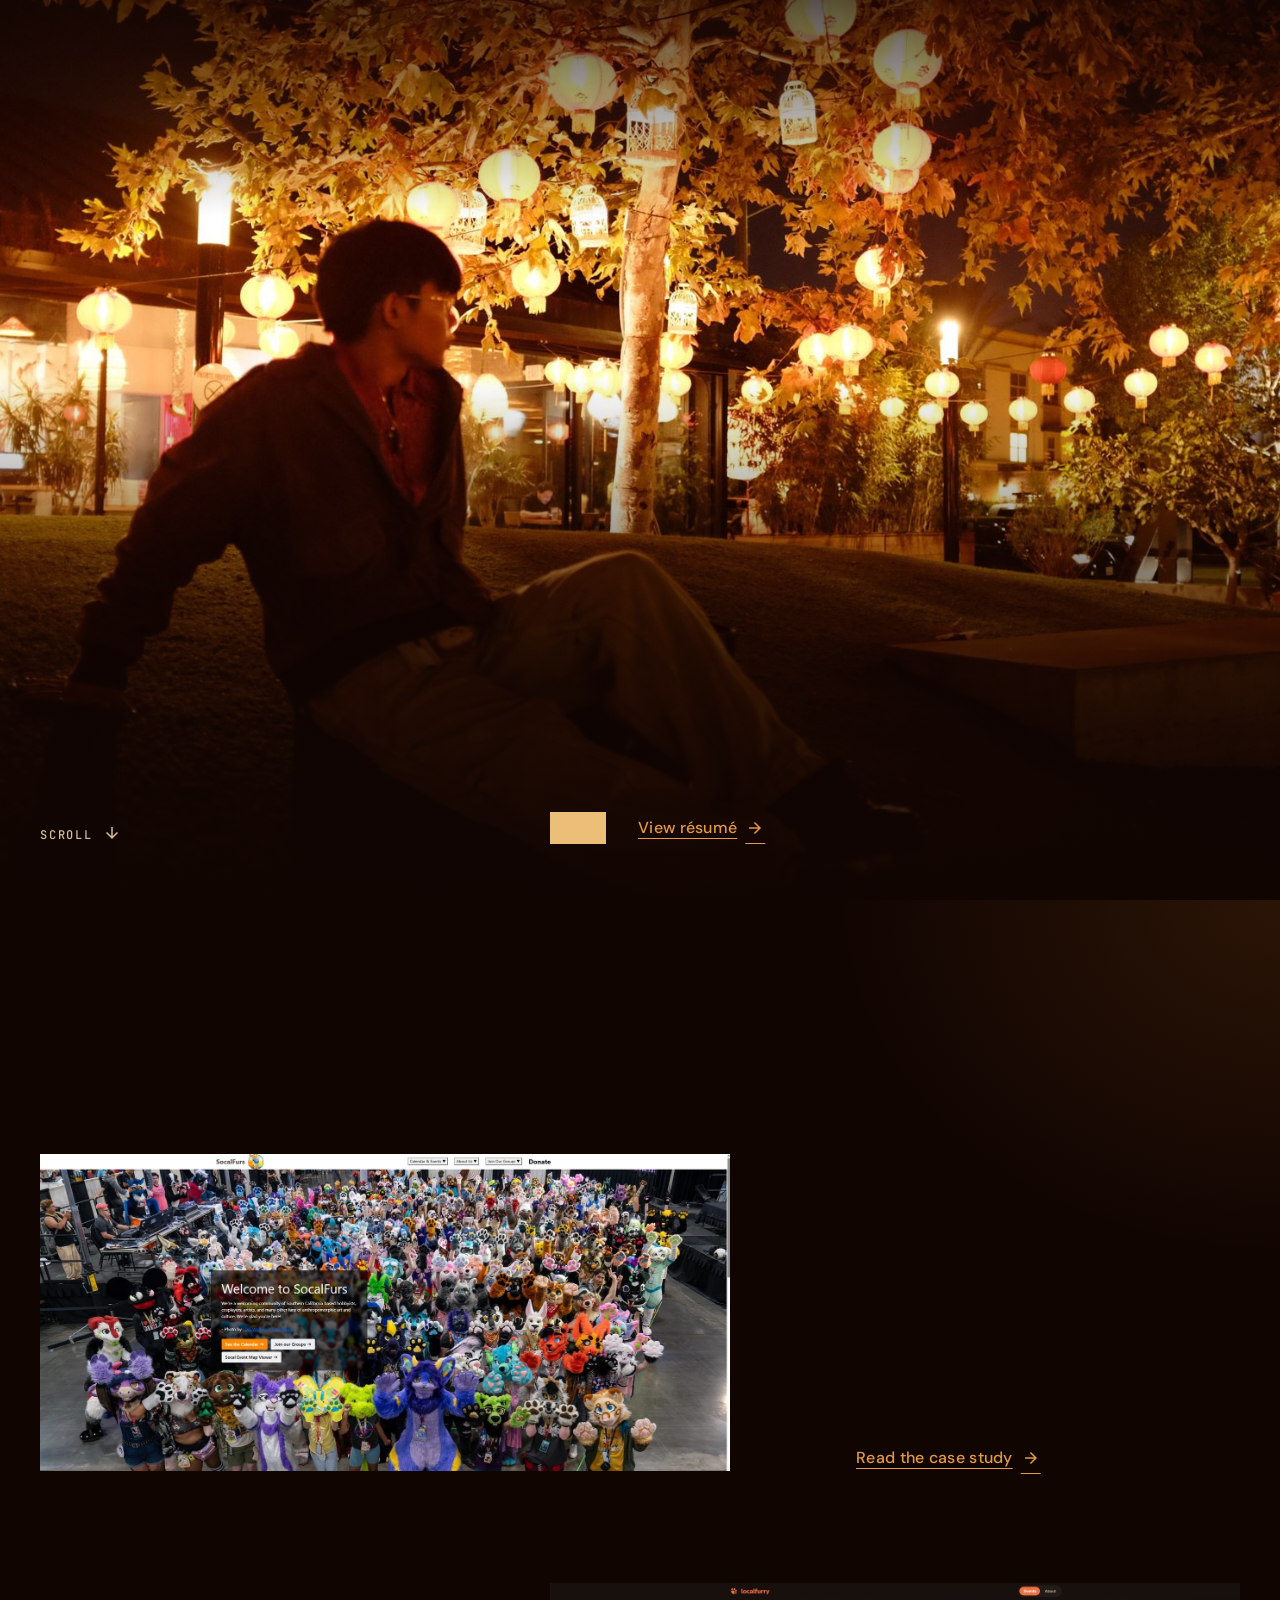
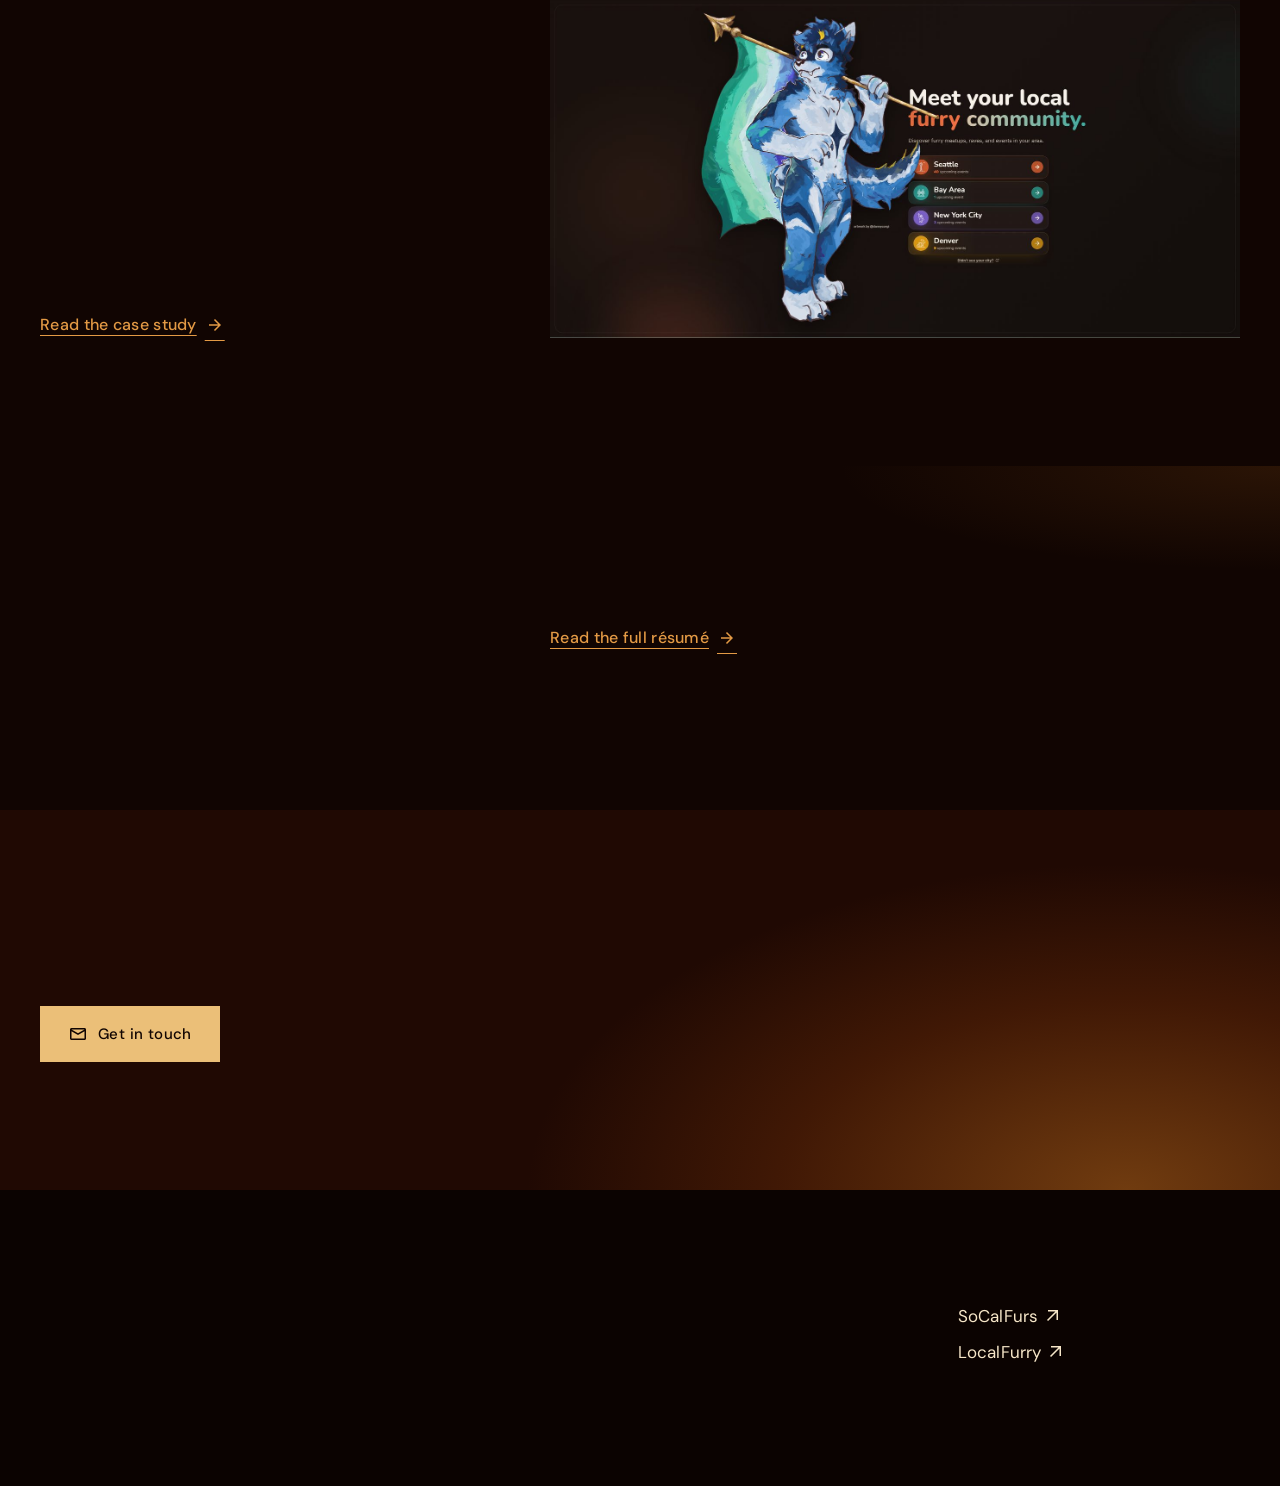
==== index.html @ 2e3f7bfb "Add skeleton HTML, base and home CSS, and images Set up index.html structure, linked 01-base.css and" ====
<!DOCTYPE html>
<html lang="en">

<!--
WRITTEN BY: Sean Heng
EMAIL: smheng@uci.edu
-->

<head>
  <meta charset="utf-8">
  <meta name="author" content="Sean Heng">
  <meta name="viewport" content="width=device-width, initial-scale=1">
  <title></title>
  <meta name="description" content="">

  <link rel="preconnect" href="https://fonts.googleapis.com">
  <link rel="preconnect" href="https://fonts.gstatic.com" crossorigin>
  <link rel="stylesheet" href="https://fonts.googleapis.com/css2?family=DM+Sans:wght@400;500&family=Instrument+Serif:ital@0;1&family=JetBrains+Mono:wght@500&display=swap">
  <link rel="stylesheet" href="https://fonts.googleapis.com/css2?family=Material+Symbols+Outlined:opsz,wght,FILL,GRAD@20,400,0,0">
  <link rel="stylesheet" href="01-base.css">
  <link rel="stylesheet" href="02-home.css">
</head>
<body>
  <a class="skip-link" href="#main"></a>

  <header class="site-header">
    <div class="wrap nav-wrap">
      <a class="brand" href="index.html"></a>

      <input type="checkbox" id="nav-toggle" class="nav-toggle" aria-label="">
      <label for="nav-toggle" class="nav-btn"><span class="material-symbols-outlined" aria-hidden="true">menu</span></label>

      <nav class="site-nav" aria-label="">
        <ul>
          <li><a href="index.html" aria-current="page"></a></li>
          <li><a href="projects.html"></a></li>
          <li><a href="resume.html"></a></li>
          <li><a href="contact.html"></a></li>
        </ul>
      </nav>
    </div>
  </header>

  <main id="main">
    <section class="hero" aria-labelledby="hero-title">
      <img class="hero-photo" src="images/photo.jpg" width="1600" height="1067"
           alt="">

      <div class="hero-grid grid12">
        <a class="scroll-cue" href="#work">Scroll <span class="material-symbols-outlined" aria-hidden="true">arrow_downward</span></a>

        <div class="hero-copy">
          <span class="label"></span>
          <h1 id="hero-title"><em></em></h1>
          <p class="hero-lead"></p>
          <div class="btn-row" style="margin-top:28px">
            <a class="btn" href="projects.html"></a>
            <a class="arrow-link" href="resume.html">View résumé <span class="material-symbols-outlined" aria-hidden="true">arrow_forward</span></a>
          </div>
        </div>
      </div>
    </section>

    <section class="section" id="work" aria-labelledby="work-title">
      <div class="wrap">
        <div class="grid12 work-head">
          <span class="label"></span>
          <h2 id="work-title"><em></em></h2>
        </div>

        <article class="work-item">
          <div class="work-shot">
            <img class="shot-img" src="images/socalfurs.jpg" width="1600" height="735" loading="lazy" alt="">
          </div>
          <div class="work-copy">
            <span class="label"></span>
            <h3></h3>
            <p></p>
            <a class="arrow-link" href="projects.html#website-one">Read the case study <span class="material-symbols-outlined" aria-hidden="true">arrow_forward</span></a>
          </div>
        </article>

        <article class="work-item">
          <div class="work-shot">
            <img class="shot-img" src="images/localfurry.jpg" width="1600" height="823" loading="lazy" alt="">
          </div>
          <div class="work-copy">
            <span class="label"></span>
            <h3></h3>
            <p></p>
            <a class="arrow-link" href="projects.html#website-two">Read the case study <span class="material-symbols-outlined" aria-hidden="true">arrow_forward</span></a>
          </div>
        </article>
      </div>
    </section>

    <section class="section" aria-labelledby="about-title">
      <div class="wrap grid12">
        <aside class="about-facts" aria-label="">
          <span class="label" id="about-title"></span>
          <dl>
            <div><dt></dt><dd></dd></div>
            <div><dt></dt><dd></dd></div>
            <div><dt></dt><dd></dd></div>
          </dl>
        </aside>
        <div class="about-body">
          <p class="lede"></p>
          <p></p>
          <p></p>
          <div class="btn-row" style="margin-top:28px">
            <a class="arrow-link" href="resume.html">Read the full résumé <span class="material-symbols-outlined" aria-hidden="true">arrow_forward</span></a>
          </div>
        </div>
      </div>
    </section>

    <section class="cta" aria-labelledby="cta-title">
      <div class="wrap grid12">
        <h2 id="cta-title"><em></em></h2>
        <div class="cta-side">
          <p></p>
          <a class="btn" href="contact.html"><span class="material-symbols-outlined" aria-hidden="true">mail</span>Get in touch</a>
        </div>
      </div>
    </section>
  </main>

  <footer class="site-footer">
    <div class="wrap">
      <div class="grid12">
        <p class="footer-name"></p>
        <nav class="footer-col" aria-label="">
          <h2></h2>
          <ul>
            <li><a href="index.html"></a></li>
            <li><a href="projects.html"></a></li>
            <li><a href="resume.html"></a></li>
            <li><a href="contact.html"></a></li>
          </ul>
        </nav>
        <div class="footer-col">
          <h2></h2>
          <ul>
            <li><a href="mailto:hengsean45@gmail.com"></a></li>
            <li><a href="https://socalfurs.com" target="_blank" rel="noopener">SoCalFurs <span class="material-symbols-outlined" aria-hidden="true">arrow_outward</span></a></li>
            <li><a href="https://localfurry.com" target="_blank" rel="noopener">LocalFurry <span class="material-symbols-outlined" aria-hidden="true">arrow_outward</span></a></li>
          </ul>
        </div>
      </div>
      <p class="footer-bottom"></p>
    </div>
  </footer>
</body>
</html>
---- 01-base.css ----
/* ==========================================================
   Chunk 1 of 5 · Base: tokens, reset, layout, header, footer, buttons, shared components
   Append to styles.css in order (01 → 05).
   ========================================================== */

:root {
  --night: #110502;
  --night-2: #200903;
  --umber: #381204;
  --rust: #8C3C0A;
  --amber: #B2651A;
  --glow: #E39A45;
  --lantern: #EBBF78;
  --cream: #F6E6C8;
  --cream-soft: #D4BC96;
  --rule: rgba(246, 230, 200, 0.18);

  --serif: "Instrument Serif", "Times New Roman", Georgia, serif;
  --sans: "DM Sans", "Helvetica Neue", Arial, sans-serif;
  --mono: "JetBrains Mono", "Courier New", monospace;

  --wrap: 1200px;
  --gap: 24px;
}

*, *::before, *::after { box-sizing: border-box; }

html { scroll-behavior: smooth; scroll-padding-top: 108px; background: var(--night); }

body {
  margin: 0;
  background: var(--night);
  color: var(--cream);
  font: 400 17px/28px var(--sans);
  letter-spacing: 0.1px;
  -webkit-font-smoothing: antialiased;
}

img { max-width: 100%; display: block; }

p { margin: 0 0 20px; color: var(--cream-soft); }

ul { margin: 0; padding: 0; list-style: none; }

h1, h2, h3 { font-family: var(--serif); font-weight: 400; margin: 0; color: var(--cream); }

h1 { font-size: 112px; line-height: 106px; letter-spacing: -3px; }

h2 { font-size: 56px; line-height: 58px; letter-spacing: -1.2px; }

h3 { font-size: 32px; line-height: 36px; letter-spacing: -0.4px; }

h1 em, h2 em { font-style: italic; color: var(--glow); }

a { color: var(--glow); text-decoration-thickness: 1px; text-underline-offset: 5px; }

a:hover { color: var(--lantern); }

:focus-visible { outline: 2px solid var(--lantern); outline-offset: 3px; }

.material-symbols-outlined { font-size: 20px; vertical-align: -4px; }

.label {
  display: block;
  font: 500 12px/18px var(--mono);
  letter-spacing: 1.8px;
  text-transform: uppercase;
  color: var(--glow);
  margin-bottom: 20px;
}

.skip-link { position: absolute; left: 24px; top: -80px; z-index: 100; background: var(--lantern); color: var(--night); padding: 12px 20px; }

.skip-link:focus { top: 16px; }

/* Layout ----------------------------------------------------- */
.wrap { width: min(var(--wrap), 100% - 48px); margin-inline: auto; }

.grid12 { display: grid; grid-template-columns: repeat(12, minmax(0, 1fr)); column-gap: var(--gap); }

/* Each section carries a faint lantern halo in one corner (gradient 2) */
.section {
  padding: 128px 0;
  background: radial-gradient(48% 42% at 100% 0%, rgba(178, 101, 26, 0.16), transparent 72%);
}

/* Links + buttons -------------------------------------------- */
.arrow-link {
  font: 500 16px/24px var(--sans); letter-spacing: 0.3px;
  display: inline-flex; align-items: center; gap: 8px;
}

.btn {
  display: inline-flex; align-items: center; gap: 10px;
  padding: 16px 28px; border: 0; border-radius: 0; cursor: pointer;
  background: var(--lantern); color: var(--night);
  font: 500 15px/24px var(--sans); letter-spacing: 0.4px; text-decoration: none;
}

.btn:hover { background: var(--cream); color: var(--night); }

.btn-row { display: flex; flex-wrap: wrap; align-items: center; gap: 20px 32px; margin-top: 36px; }

/* Header: transparent over the photo, fades to solid as you scroll */
.site-header {
  position: sticky; top: 0; z-index: 60;
  margin-bottom: -84px;
  background-color: rgba(17, 5, 2, 0.92);
}

@keyframes header-in {
  from { background-color: rgba(17, 5, 2, 0); }
  to   { background-color: rgba(17, 5, 2, 0.92); }
}

@supports (animation-timeline: scroll()) {
  .site-header { background-color: rgba(17, 5, 2, 0); animation: header-in linear both; animation-timeline: scroll(root); animation-range: 0 360px; }
}

.nav-wrap { display: flex; align-items: center; justify-content: space-between; height: 84px; }

.brand { font: 400 26px/32px var(--serif); letter-spacing: -0.3px; text-decoration: none; color: var(--cream); }

.brand:hover { color: var(--lantern); }

.site-nav ul { display: flex; gap: 40px; }

.site-nav a {
  font: 500 12px/18px var(--mono); letter-spacing: 1.8px; text-transform: uppercase;
  text-decoration: none; padding: 8px 0; color: var(--cream);
}

.site-nav a:hover { color: var(--lantern); }

/* Current page: colour AND underline, on every screen size */
.site-nav a[aria-current="page"] { color: var(--glow); text-decoration: underline; text-decoration-thickness: 2px; text-underline-offset: 8px; }

/* CSS-only mobile menu (checkbox hack, no JavaScript) */
.nav-toggle { position: absolute; top: 0; left: 0; width: 1px; height: 1px; margin: 0; opacity: 0; pointer-events: none; }

.nav-btn { display: none; align-items: center; justify-content: center; width: 48px; height: 48px; color: var(--cream); cursor: pointer; margin-right: -12px; }

.nav-toggle:focus-visible + .nav-btn { outline: 2px solid var(--lantern); }

.sr-only { position: absolute; width: 1px; height: 1px; overflow: hidden; clip: rect(0 0 0 0); white-space: nowrap; }

.work-item { display: grid; grid-template-columns: repeat(12, minmax(0, 1fr)); column-gap: var(--gap); align-items: end; margin-top: 112px; }

.work-shot { grid-column: 1 / 8; grid-row: 1; margin: 0; }

.work-copy { grid-column: 9 / 13; grid-row: 1; }

.work-item:nth-of-type(even) .work-shot { grid-column: 6 / 13; }

.work-item:nth-of-type(even) .work-copy { grid-column: 1 / 5; }

.work-copy h3 { font-size: 44px; line-height: 46px; letter-spacing: -0.8px; margin-bottom: 20px; }

/* Flat screenshot placeholders — replace with <img> */
.shot {
  display: flex; align-items: flex-end; padding: 24px;
  font: 500 12px/18px var(--mono); letter-spacing: 1.8px; text-transform: uppercase;
  background: var(--rust); color: var(--cream); aspect-ratio: 5 / 4;
}

.shot--two { background: var(--umber); color: var(--lantern); aspect-ratio: 16 / 10; }

img.shot-img { width: 100%; height: auto; }

.service { display: grid; grid-template-columns: 56px minmax(0, 1fr); gap: 0 16px; margin-bottom: 64px; }

.service:last-child { margin-bottom: 0; }

.service .num { font: 500 12px/36px var(--mono); letter-spacing: 1.8px; color: var(--glow); }

.service h3 { margin-bottom: 12px; }

.service p { margin: 0; max-width: 520px; }

/* Closing panel: one soft lantern glow (gradient 3) ------------------ */
.cta {
  padding: 128px 0;
  background:
    radial-gradient(60% 110% at 88% 100%, rgba(178, 101, 26, 0.55), rgba(140, 60, 10, 0.3) 45%, transparent 78%),
    var(--night-2);
}

.cta h2 { grid-column: 1 / 10; font-size: 96px; line-height: 92px; letter-spacing: -2.5px; }

.cta h2 em { color: var(--lantern); }

.cta-side { grid-column: 1 / 7; margin-top: 48px; }

.cta p { color: var(--cream); font-size: 19px; line-height: 30px; }

/* Inner-page banner: a faint halo, like the lanterns in the photo ------ */
.banner {
  padding: 156px 0 96px;
  background: radial-gradient(45% 90% at 92% 0%, rgba(178, 101, 26, 0.3), transparent 72%);
  width: 100%;
}

.banner > .grid12 { width: min(var(--wrap), 100% - 48px); margin-inline: auto; }

.banner h1 { grid-column: 1 / 10; font-size: 96px; line-height: 92px; letter-spacing: -2.5px; }

.banner .label { grid-column: 1 / 13; }

.banner p { grid-column: 9 / 13; align-self: end; margin: 0; font-size: 19px; line-height: 30px; }

/* Table (accessible; flat, rules only between rows) ----------------------------- */
.table-scroll { overflow-x: auto; margin-top: 48px; }

table { width: 100%; border-collapse: collapse; min-width: 560px; }

caption { text-align: left; font: 500 12px/18px var(--mono); letter-spacing: 1.8px; text-transform: uppercase; color: var(--cream-soft); padding-bottom: 16px; }

th, td { text-align: left; padding: 20px 24px 20px 0; border-top: 1px solid var(--rule); vertical-align: top; }

thead th { font: 500 12px/18px var(--mono); letter-spacing: 1.8px; text-transform: uppercase; color: var(--glow); border-top: 0; padding-top: 0; }

tbody th { font: 400 24px/30px var(--serif); letter-spacing: -0.2px; color: var(--cream); }

tbody td { color: var(--cream-soft); }

/* Footer ---------------------------------------------------------------- */
.site-footer { background: #0B0301; color: var(--cream); padding: 96px 0 40px; }

.footer-name { grid-column: 1 / 7; font: 400 56px/58px var(--serif); letter-spacing: -1.2px; color: var(--cream); }

.footer-col { grid-column: span 3; }

.footer-col h2 { font: 500 12px/18px var(--mono); letter-spacing: 1.8px; text-transform: uppercase; color: var(--glow); margin-bottom: 16px; }

.footer-col li { margin-bottom: 8px; }

.site-footer a { color: var(--cream); text-decoration: none; }

.site-footer a:hover { color: var(--lantern); text-decoration: underline; }

.footer-bottom { margin: 72px 0 0; font: 500 12px/18px var(--mono); letter-spacing: 1.8px; text-transform: uppercase; color: #B9A383; }

/* Responsive ------------------------------------------------------------- */
@media (max-width: 1024px) {
  h1 { font-size: 88px; line-height: 86px; letter-spacing: -2.4px; }
  h2 { font-size: 48px; line-height: 50px; letter-spacing: -1px; }
  .banner h1, .cta h2 { font-size: 80px; line-height: 80px; }
  .work-copy h3 { font-size: 38px; line-height: 40px; }
  .work-item { margin-top: 88px; }
  .banner p { grid-column: 1 / 8; margin-top: 32px; }
}

@media (max-width: 820px) {
  h1 { font-size: 72px; line-height: 72px; letter-spacing: -2px; }
  h2 { font-size: 40px; line-height: 42px; letter-spacing: -0.8px; }
  .banner h1, .cta h2 { font-size: 64px; line-height: 66px; letter-spacing: -1.8px; }
  .section { padding: 88px 0; }
  .nav-btn { display: inline-flex; }
  .site-nav { display: none; position: absolute; left: 0; right: 0; top: 84px; background: var(--night); padding: 8px 24px 40px; }
  .nav-toggle:checked ~ .site-nav { display: block; }
  .site-nav ul { flex-direction: column; gap: 4px; }
  .site-nav a { font: 400 44px/56px var(--serif); letter-spacing: -0.8px; text-transform: none; }
  .work-shot, .work-copy, .work-item:nth-of-type(even) .work-shot, .work-item:nth-of-type(even) .work-copy, .cta h2, .cta-side, .footer-name, .banner h1, .banner p { grid-column: 1 / 13; grid-row: auto; }
  .work-copy { margin-top: 32px; }
  .footer-col { grid-column: span 6; margin-top: 40px; }
  .banner { padding: 136px 0 72px; }
  .cta { background: radial-gradient(90% 60% at 60% 110%, rgba(178, 101, 26, 0.5), rgba(140, 60, 10, 0.25) 50%, transparent 80%), var(--night-2); }
}

@media (max-width: 560px) {
  body { font-size: 16px; line-height: 26px; }
  h1 { font-size: 56px; line-height: 58px; letter-spacing: -1.6px; }
  h2 { font-size: 34px; line-height: 38px; letter-spacing: -0.6px; }
  .banner h1, .cta h2 { font-size: 52px; line-height: 54px; letter-spacing: -1.4px; }
  .work-copy h3 { font-size: 34px; line-height: 38px; }
  .footer-name { font-size: 44px; line-height: 48px; }
  .btn-row .btn { width: 100%; justify-content: center; }
  .cta { padding: 88px 0; }
}

@media (prefers-reduced-motion: reduce) {
  html { scroll-behavior: auto; }
}
---- 02-home.css ----
/* ==========================================================
   Chunk 2 of 5 · Home page
   Append to styles.css in order (01 → 05).
   ========================================================== */

/* Hero: the photo IS the first screen, then dissolves into the page ---- */
.hero {
  position: relative; isolation: isolate; overflow: hidden;
  height: clamp(640px, 100svh, 1020px);
  display: flex; align-items: flex-end;
}

.hero-photo {
  position: absolute; inset: 0; z-index: -2;
  width: 100%; height: 100%; object-fit: cover; object-position: 30% 38%;
}

/* Gradient 1: dark top for the nav, long fade at the bottom into --night */
.hero::after {
  content: ""; position: absolute; inset: 0; z-index: -1;
  background:
    linear-gradient(to bottom, rgba(17, 5, 2, 0.7) 0%, rgba(17, 5, 2, 0) 24%),
    linear-gradient(to bottom, rgba(17, 5, 2, 0) 42%, rgba(17, 5, 2, 0.72) 74%, #110502 100%);
}

.hero-grid { width: min(var(--wrap), 100% - 48px); margin-inline: auto; padding-bottom: 56px; align-items: end; }

.hero-copy { grid-column: 6 / 13; }

.hero-lead { max-width: 440px; font-size: 20px; line-height: 32px; color: var(--cream); margin: 28px 0 0; }

.scroll-cue {
  grid-column: 1 / 4; grid-row: 1; align-self: end;
  font: 500 12px/18px var(--mono); letter-spacing: 1.8px; text-transform: uppercase;
  text-decoration: none; color: var(--cream-soft);
}

.scroll-cue:hover { color: var(--lantern); }

/* Pull quote --------------------------------------------------- */
.quote { padding: 112px 0 24px; scroll-margin-top: 0; }

.quote-lead { grid-column: 3 / 12; margin: 0; }

.quote blockquote { margin: 0; }

.quote p { font: italic 400 44px/52px var(--serif); letter-spacing: -0.6px; color: var(--cream); margin: 0 0 28px; }

.quote figcaption { font: 500 12px/18px var(--mono); letter-spacing: 1.8px; text-transform: uppercase; color: var(--cream-soft); }

.quote cite { font-style: normal; }

/* Supporting quotes: two staggered columns, no boxes */
.quote-grid { display: grid; grid-template-columns: repeat(2, minmax(0, 1fr)); gap: 72px 96px; margin: 112px 0 0; padding-left: 16.66%; }

.quote-grid figure { margin: 0; }

.quote-grid figure:nth-child(even) { margin-top: 56px; }

.quote-grid p { font-size: 30px; line-height: 38px; letter-spacing: -0.4px; margin-bottom: 20px; }

/* Work entries (home + projects) -------------------------------- */
.work-head { margin-bottom: 24px; }

.work-head .label { grid-column: 1 / 4; margin: 14px 0 0; }

.work-head h2 { grid-column: 4 / 11; }

/* About ---------------------------------------------------------- */
.about-facts { grid-column: 1 / 5; align-self: start; }

.about-facts dl { margin: 0; display: grid; gap: 28px; }

.about-facts dt { font: 500 12px/18px var(--mono); letter-spacing: 1.8px; text-transform: uppercase; color: var(--glow); margin-bottom: 4px; }

.about-facts dd { margin: 0; color: var(--cream-soft); }

.about-body { grid-column: 6 / 13; }

.about-body .lede { font: 400 32px/40px var(--serif); letter-spacing: -0.4px; color: var(--cream); margin-bottom: 32px; }

@media (max-width: 1024px) {
  .hero-copy { grid-column: 5 / 13; }
  .quote p { font-size: 38px; line-height: 46px; }
  .quote-grid { gap: 64px 48px; padding-left: 8%; }
  .quote-grid p { font-size: 28px; line-height: 36px; }
}

@media (max-width: 820px) {
  .hero { height: clamp(620px, 100svh, 900px); }
  .hero-photo { object-position: 28% 30%; }
  .hero::after {
    background:
      linear-gradient(to bottom, rgba(17, 5, 2, 0.7) 0%, rgba(17, 5, 2, 0) 22%),
      linear-gradient(to bottom, rgba(17, 5, 2, 0) 30%, rgba(17, 5, 2, 0.78) 62%, #110502 92%);
  }
  .hero-grid { padding-bottom: 40px; }
  .hero-copy { grid-column: 1 / 13; }
  .scroll-cue { display: none; }
  .quote { padding: 72px 0 24px; }
  .quote-lead { grid-column: 1 / 13; }
  .quote p { font-size: 32px; line-height: 40px; }
  .quote-grid { grid-template-columns: 1fr; padding-left: 0; gap: 56px; margin-top: 72px; }
  .quote-grid figure:nth-child(even) { margin-top: 0; }
  .quote-grid p { font-size: 26px; line-height: 34px; }
  .work-head .label, .work-head h2, .about-facts, .about-body { grid-column: 1 / 13; grid-row: auto; }
  .work-head .label { margin-bottom: 16px; }
  .about-facts { margin-bottom: 48px; }
  .about-body .lede { font-size: 28px; line-height: 36px; }
}

@media (max-width: 560px) {
  .hero-lead { font-size: 18px; line-height: 28px; }
}
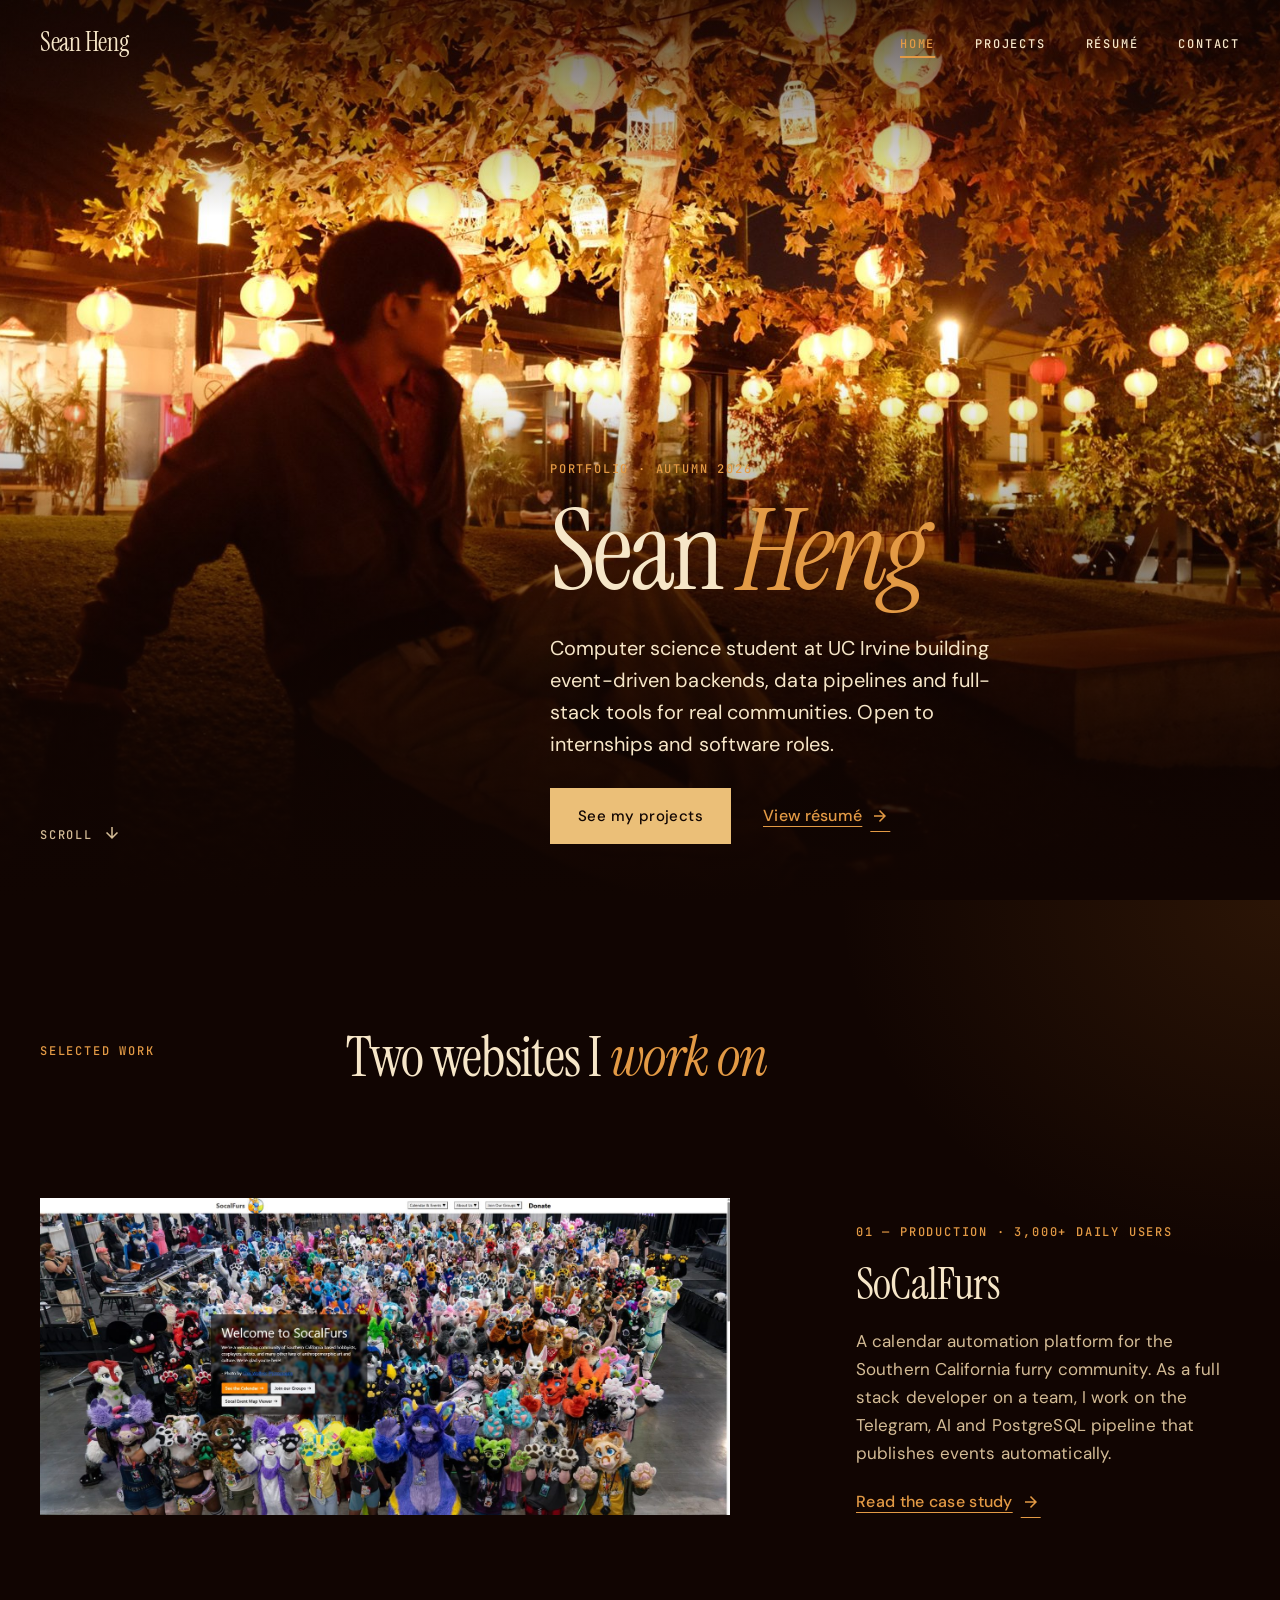
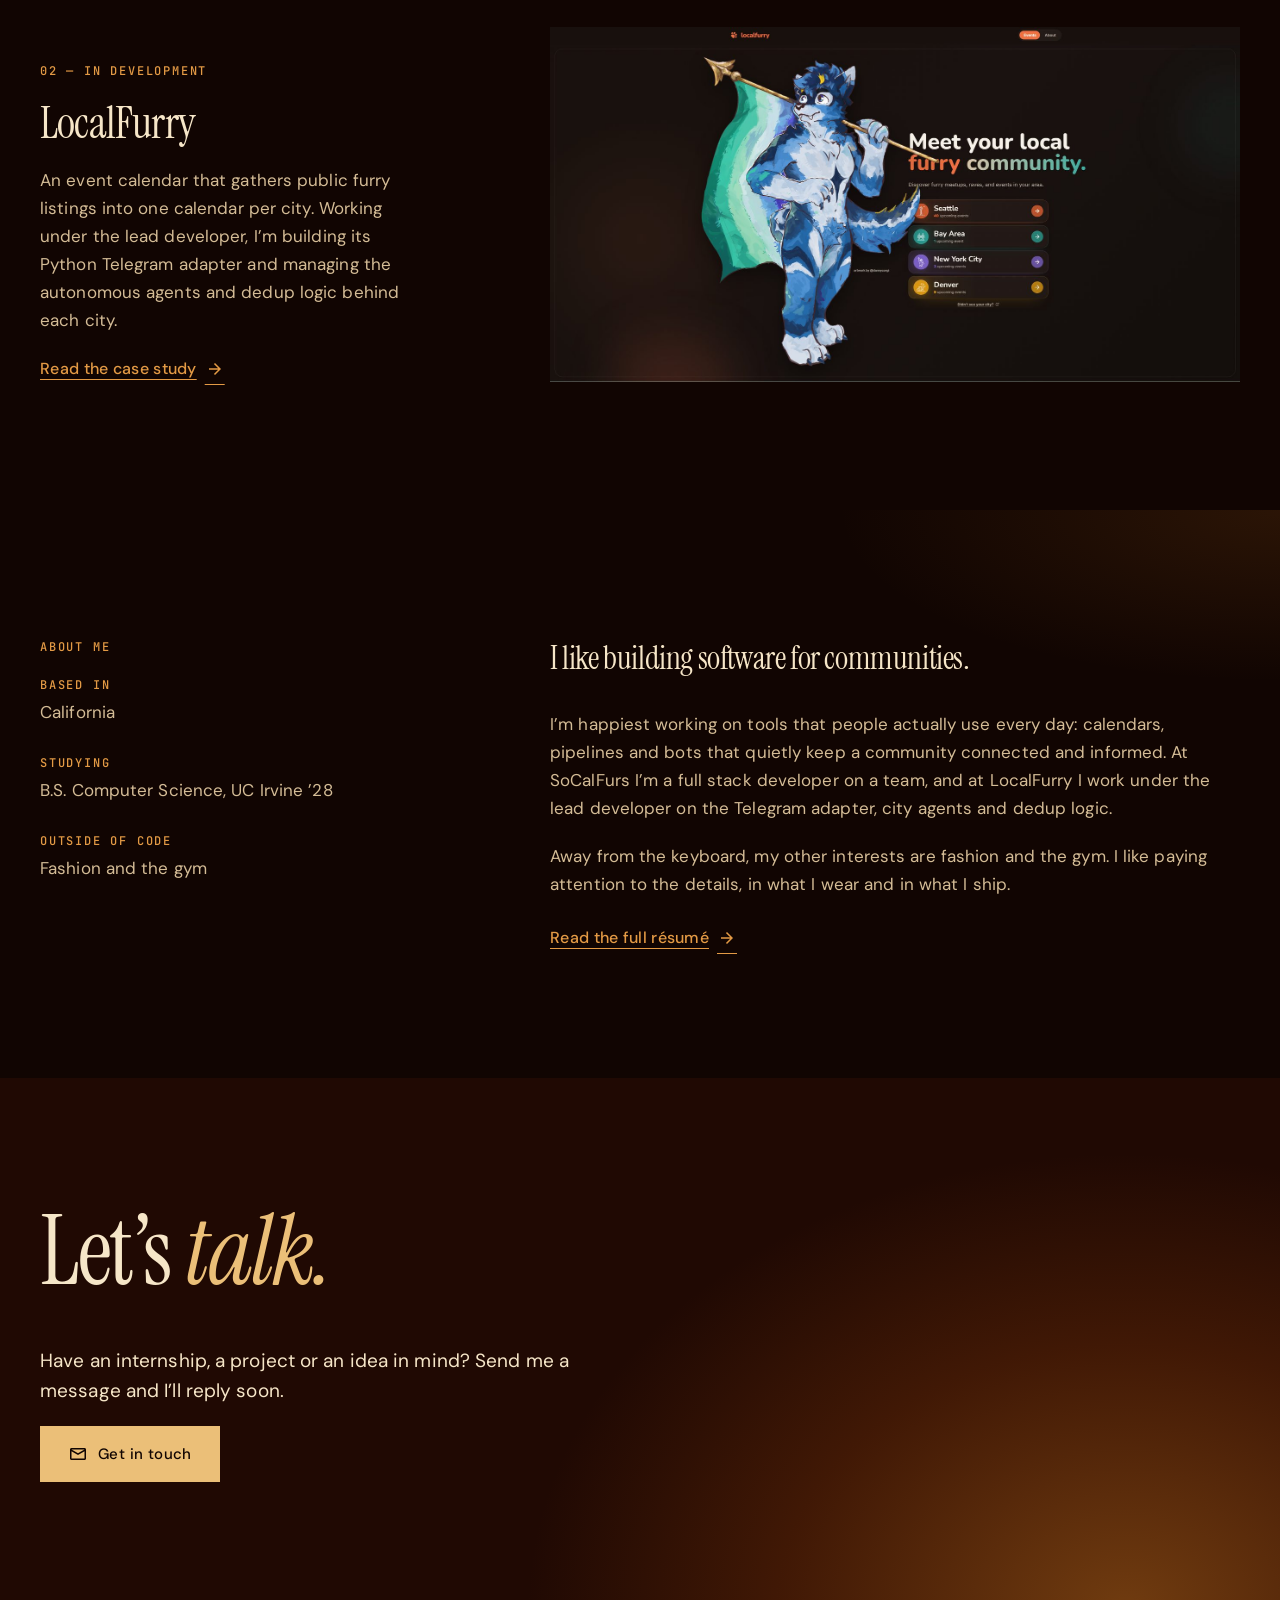
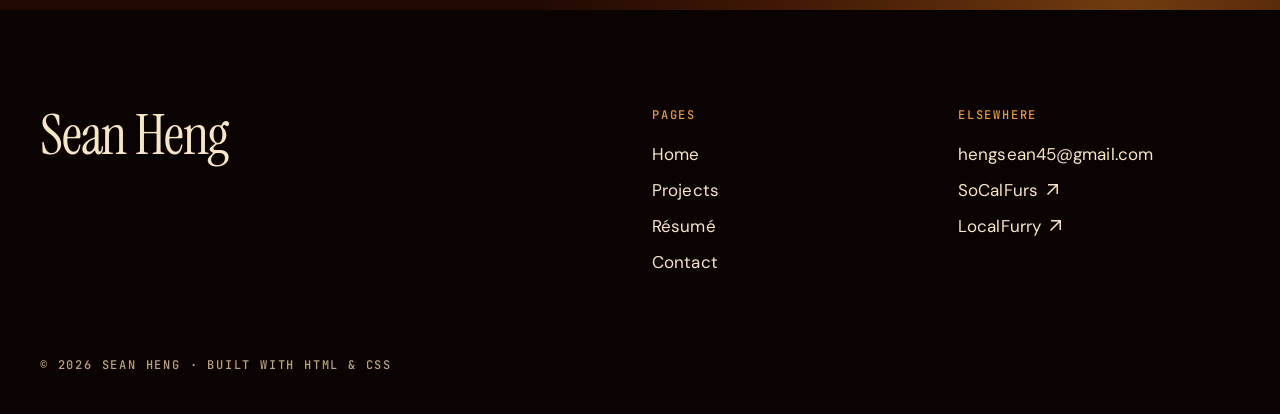
==== commit 0110c99d: "Populate index with hero, project, and contact content Added the hero intro, the SoCalFurs and Local" ====
--- a/index.html
+++ b/index.html
@@ -10,9 +10,10 @@
   <meta charset="utf-8">
   <meta name="author" content="Sean Heng">
   <meta name="viewport" content="width=device-width, initial-scale=1">
-  <title></title>
-  <meta name="description" content="">
+  <title>Sean Heng | Portfolio</title>
+  <meta name="description" content="Portfolio of Sean Heng, a UC Irvine computer science student building event-driven backends, data pipelines and full-stack tools.">
 
+  <!-- Google Fonts (Instrument Serif, DM Sans, JetBrains Mono) + Google Material Symbols -->
   <link rel="preconnect" href="https://fonts.googleapis.com">
   <link rel="preconnect" href="https://fonts.gstatic.com" crossorigin>
   <link rel="stylesheet" href="https://fonts.googleapis.com/css2?family=DM+Sans:wght@400;500&family=Instrument+Serif:ital@0;1&family=JetBrains+Mono:wght@500&display=swap">
@@ -21,93 +22,96 @@
   <link rel="stylesheet" href="02-home.css">
 </head>
 <body>
-  <a class="skip-link" href="#main"></a>
+  <a class="skip-link" href="#main">Skip to content</a>
 
   <header class="site-header">
     <div class="wrap nav-wrap">
-      <a class="brand" href="index.html"></a>
+      <a class="brand" href="index.html">Sean Heng</a>
 
-      <input type="checkbox" id="nav-toggle" class="nav-toggle" aria-label="">
+      <input type="checkbox" id="nav-toggle" class="nav-toggle" aria-label="Open navigation menu">
       <label for="nav-toggle" class="nav-btn"><span class="material-symbols-outlined" aria-hidden="true">menu</span></label>
 
-      <nav class="site-nav" aria-label="">
+      <nav class="site-nav" aria-label="Primary">
         <ul>
-          <li><a href="index.html" aria-current="page"></a></li>
-          <li><a href="projects.html"></a></li>
-          <li><a href="resume.html"></a></li>
-          <li><a href="contact.html"></a></li>
+          <li><a href="index.html" aria-current="page">Home</a></li>
+          <li><a href="projects.html">Projects</a></li>
+          <li><a href="resume.html">Résumé</a></li>
+          <li><a href="contact.html">Contact</a></li>
         </ul>
       </nav>
     </div>
   </header>
 
   <main id="main">
+    <!-- HERO: the photo is the first screen; it fades into the page as you scroll -->
     <section class="hero" aria-labelledby="hero-title">
       <img class="hero-photo" src="images/photo.jpg" width="1600" height="1067"
-           alt="">
+           alt="Sean Heng seated on a lawn at night, glancing over his shoulder, beneath a tree hung with glowing paper lanterns.">
 
       <div class="hero-grid grid12">
         <a class="scroll-cue" href="#work">Scroll <span class="material-symbols-outlined" aria-hidden="true">arrow_downward</span></a>
 
         <div class="hero-copy">
-          <span class="label"></span>
-          <h1 id="hero-title"><em></em></h1>
-          <p class="hero-lead"></p>
+          <span class="label">Portfolio · Autumn 2026</span>
+          <h1 id="hero-title">Sean <em>Heng</em></h1>
+          <p class="hero-lead">Computer science student at UC Irvine building event-driven backends, data pipelines and full-stack tools for real communities. Open to internships and software roles.</p>
           <div class="btn-row" style="margin-top:28px">
-            <a class="btn" href="projects.html"></a>
+            <a class="btn" href="projects.html">See my projects</a>
             <a class="arrow-link" href="resume.html">View résumé <span class="material-symbols-outlined" aria-hidden="true">arrow_forward</span></a>
           </div>
         </div>
       </div>
     </section>
 
+    <!-- FEATURED WORK: the two websites -->
     <section class="section" id="work" aria-labelledby="work-title">
       <div class="wrap">
         <div class="grid12 work-head">
-          <span class="label"></span>
-          <h2 id="work-title"><em></em></h2>
+          <span class="label">Selected work</span>
+          <h2 id="work-title">Two websites I <em>work on</em></h2>
         </div>
 
         <article class="work-item">
           <div class="work-shot">
-            <img class="shot-img" src="images/socalfurs.jpg" width="1600" height="735" loading="lazy" alt="">
+            <img class="shot-img" src="images/socalfurs.jpg" width="1600" height="735" loading="lazy" alt="Screenshot of the SoCalFurs home page: a crowd of fursuiters waving at the camera behind a welcome message and buttons for the calendar and groups.">
           </div>
           <div class="work-copy">
-            <span class="label"></span>
-            <h3></h3>
-            <p></p>
+            <span class="label">01 — Production · 3,000+ daily users</span>
+            <h3>SoCalFurs</h3>
+            <p>A calendar automation platform for the Southern California furry community. As a full stack developer on a team, I work on the Telegram, AI and PostgreSQL pipeline that publishes events automatically.</p>
             <a class="arrow-link" href="projects.html#website-one">Read the case study <span class="material-symbols-outlined" aria-hidden="true">arrow_forward</span></a>
           </div>
         </article>
 
         <article class="work-item">
           <div class="work-shot">
-            <img class="shot-img" src="images/localfurry.jpg" width="1600" height="823" loading="lazy" alt="">
+            <img class="shot-img" src="images/localfurry.jpg" width="1600" height="823" loading="lazy" alt="Screenshot of the LocalFurry home page: a blue wolf character holding a flag beside the headline “Meet your local furry community” and a list of city calendars.">
           </div>
           <div class="work-copy">
-            <span class="label"></span>
-            <h3></h3>
-            <p></p>
+            <span class="label">02 — In development</span>
+            <h3>LocalFurry</h3>
+            <p>An event calendar that gathers public furry listings into one calendar per city. Working under the lead developer, I’m building its Python Telegram adapter and managing the autonomous agents and dedup logic behind each city.</p>
             <a class="arrow-link" href="projects.html#website-two">Read the case study <span class="material-symbols-outlined" aria-hidden="true">arrow_forward</span></a>
           </div>
         </article>
       </div>
     </section>
 
+    <!-- ABOUT -->
     <section class="section" aria-labelledby="about-title">
       <div class="wrap grid12">
-        <aside class="about-facts" aria-label="">
-          <span class="label" id="about-title"></span>
+        <aside class="about-facts" aria-label="Details">
+          <span class="label" id="about-title">About me</span>
           <dl>
-            <div><dt></dt><dd></dd></div>
-            <div><dt></dt><dd></dd></div>
-            <div><dt></dt><dd></dd></div>
+            <div><dt>Based in</dt><dd>California</dd></div>
+            <div><dt>Studying</dt><dd>B.S. Computer Science, UC Irvine ’28</dd></div>
+            <div><dt>Outside of code</dt><dd>Fashion and the gym</dd></div>
           </dl>
         </aside>
         <div class="about-body">
-          <p class="lede"></p>
-          <p></p>
-          <p></p>
+          <p class="lede">I like building software for communities.</p>
+          <p>I’m happiest working on tools that people actually use every day: calendars, pipelines and bots that quietly keep a community connected and informed. At SoCalFurs I’m a full stack developer on a team, and at LocalFurry I work under the lead developer on the Telegram adapter, city agents and dedup logic.</p>
+          <p>Away from the keyboard, my other interests are fashion and the gym. I like paying attention to the details, in what I wear and in what I ship.</p>
           <div class="btn-row" style="margin-top:28px">
             <a class="arrow-link" href="resume.html">Read the full résumé <span class="material-symbols-outlined" aria-hidden="true">arrow_forward</span></a>
           </div>
@@ -115,11 +119,12 @@
       </div>
     </section>
 
+    <!-- CALL TO ACTION -->
     <section class="cta" aria-labelledby="cta-title">
       <div class="wrap grid12">
-        <h2 id="cta-title"><em></em></h2>
+        <h2 id="cta-title">Let’s <em>talk.</em></h2>
         <div class="cta-side">
-          <p></p>
+          <p>Have an internship, a project or an idea in mind? Send me a message and I’ll reply soon.</p>
           <a class="btn" href="contact.html"><span class="material-symbols-outlined" aria-hidden="true">mail</span>Get in touch</a>
         </div>
       </div>
@@ -129,26 +134,26 @@
   <footer class="site-footer">
     <div class="wrap">
       <div class="grid12">
-        <p class="footer-name"></p>
-        <nav class="footer-col" aria-label="">
-          <h2></h2>
+        <p class="footer-name">Sean Heng</p>
+        <nav class="footer-col" aria-label="Footer">
+          <h2>Pages</h2>
           <ul>
-            <li><a href="index.html"></a></li>
-            <li><a href="projects.html"></a></li>
-            <li><a href="resume.html"></a></li>
-            <li><a href="contact.html"></a></li>
+            <li><a href="index.html">Home</a></li>
+            <li><a href="projects.html">Projects</a></li>
+            <li><a href="resume.html">Résumé</a></li>
+            <li><a href="contact.html">Contact</a></li>
           </ul>
         </nav>
         <div class="footer-col">
-          <h2></h2>
+          <h2>Elsewhere</h2>
           <ul>
-            <li><a href="mailto:hengsean45@gmail.com"></a></li>
+            <li><a href="mailto:hengsean45@gmail.com">hengsean45@gmail.com</a></li>
             <li><a href="https://socalfurs.com" target="_blank" rel="noopener">SoCalFurs <span class="material-symbols-outlined" aria-hidden="true">arrow_outward</span></a></li>
             <li><a href="https://localfurry.com" target="_blank" rel="noopener">LocalFurry <span class="material-symbols-outlined" aria-hidden="true">arrow_outward</span></a></li>
           </ul>
         </div>
       </div>
-      <p class="footer-bottom"></p>
+      <p class="footer-bottom">© 2026 Sean Heng · Built with HTML &amp; CSS</p>
     </div>
   </footer>
 </body>
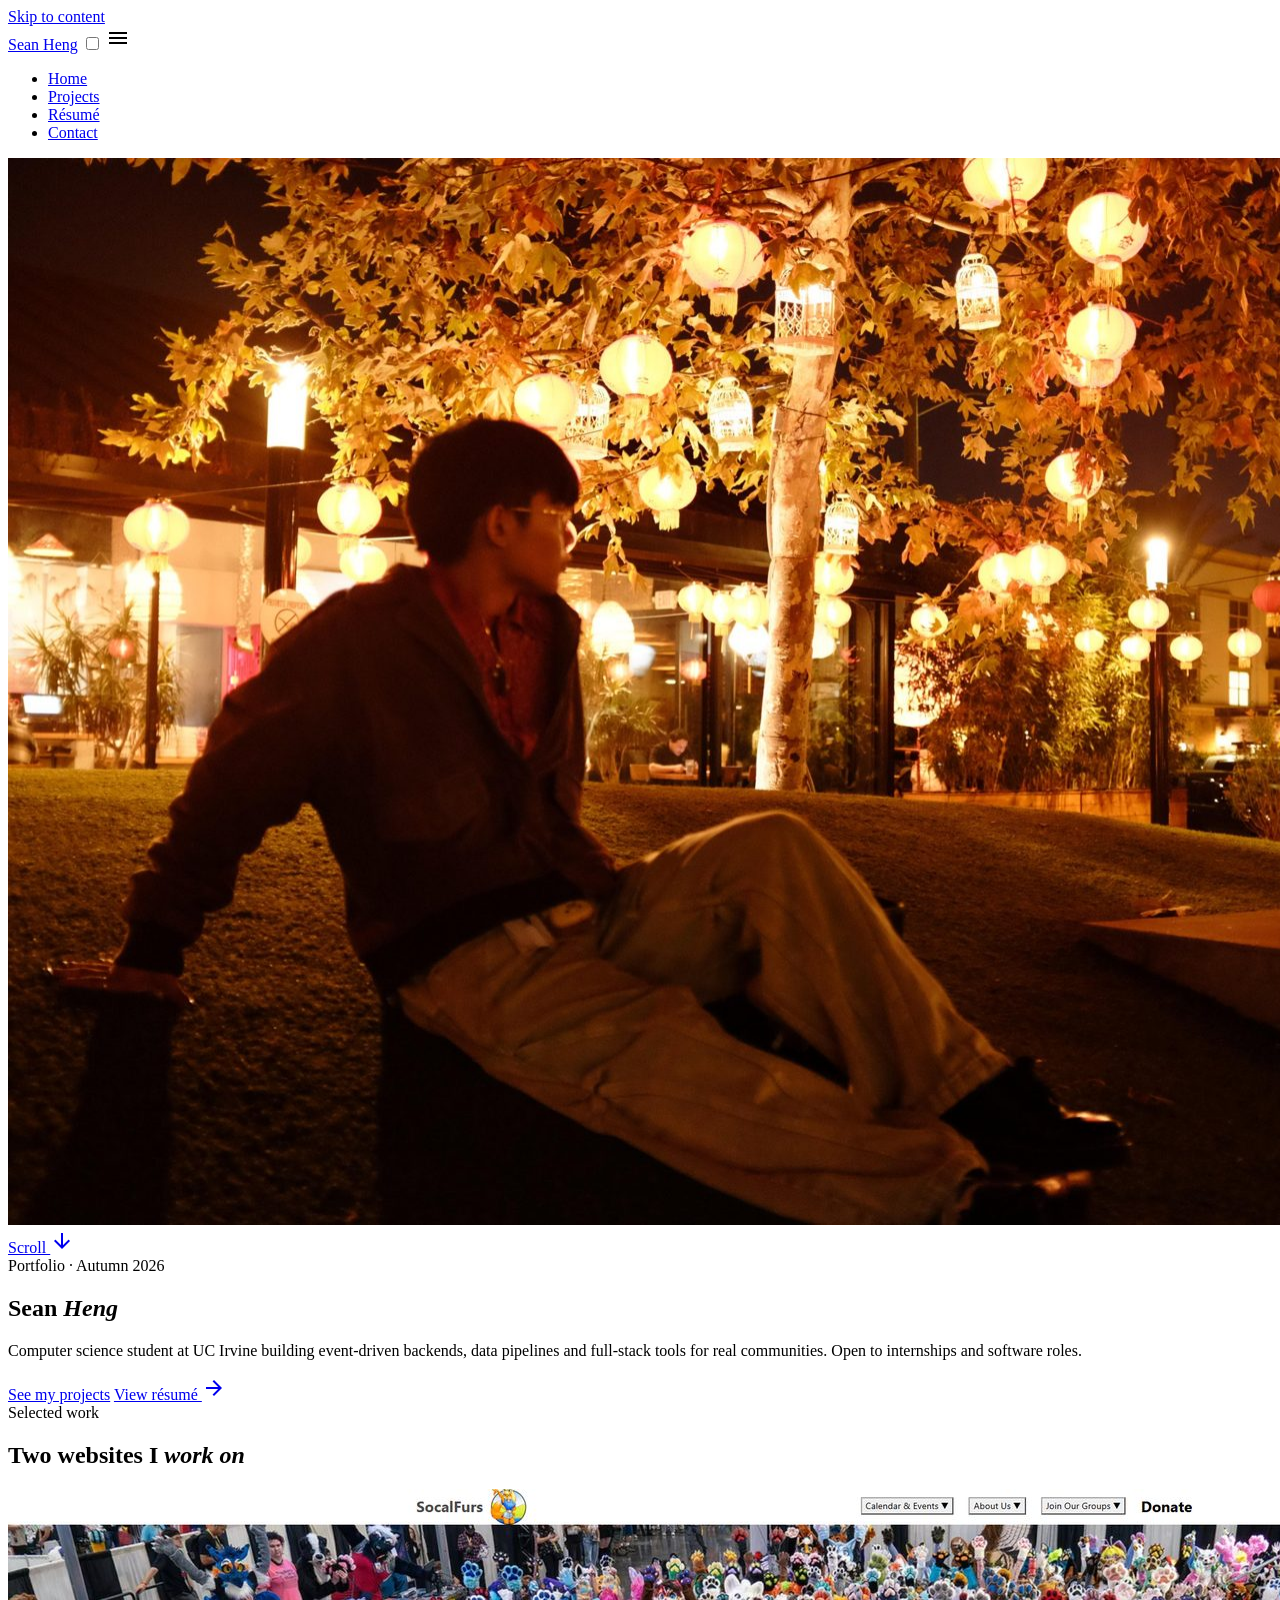
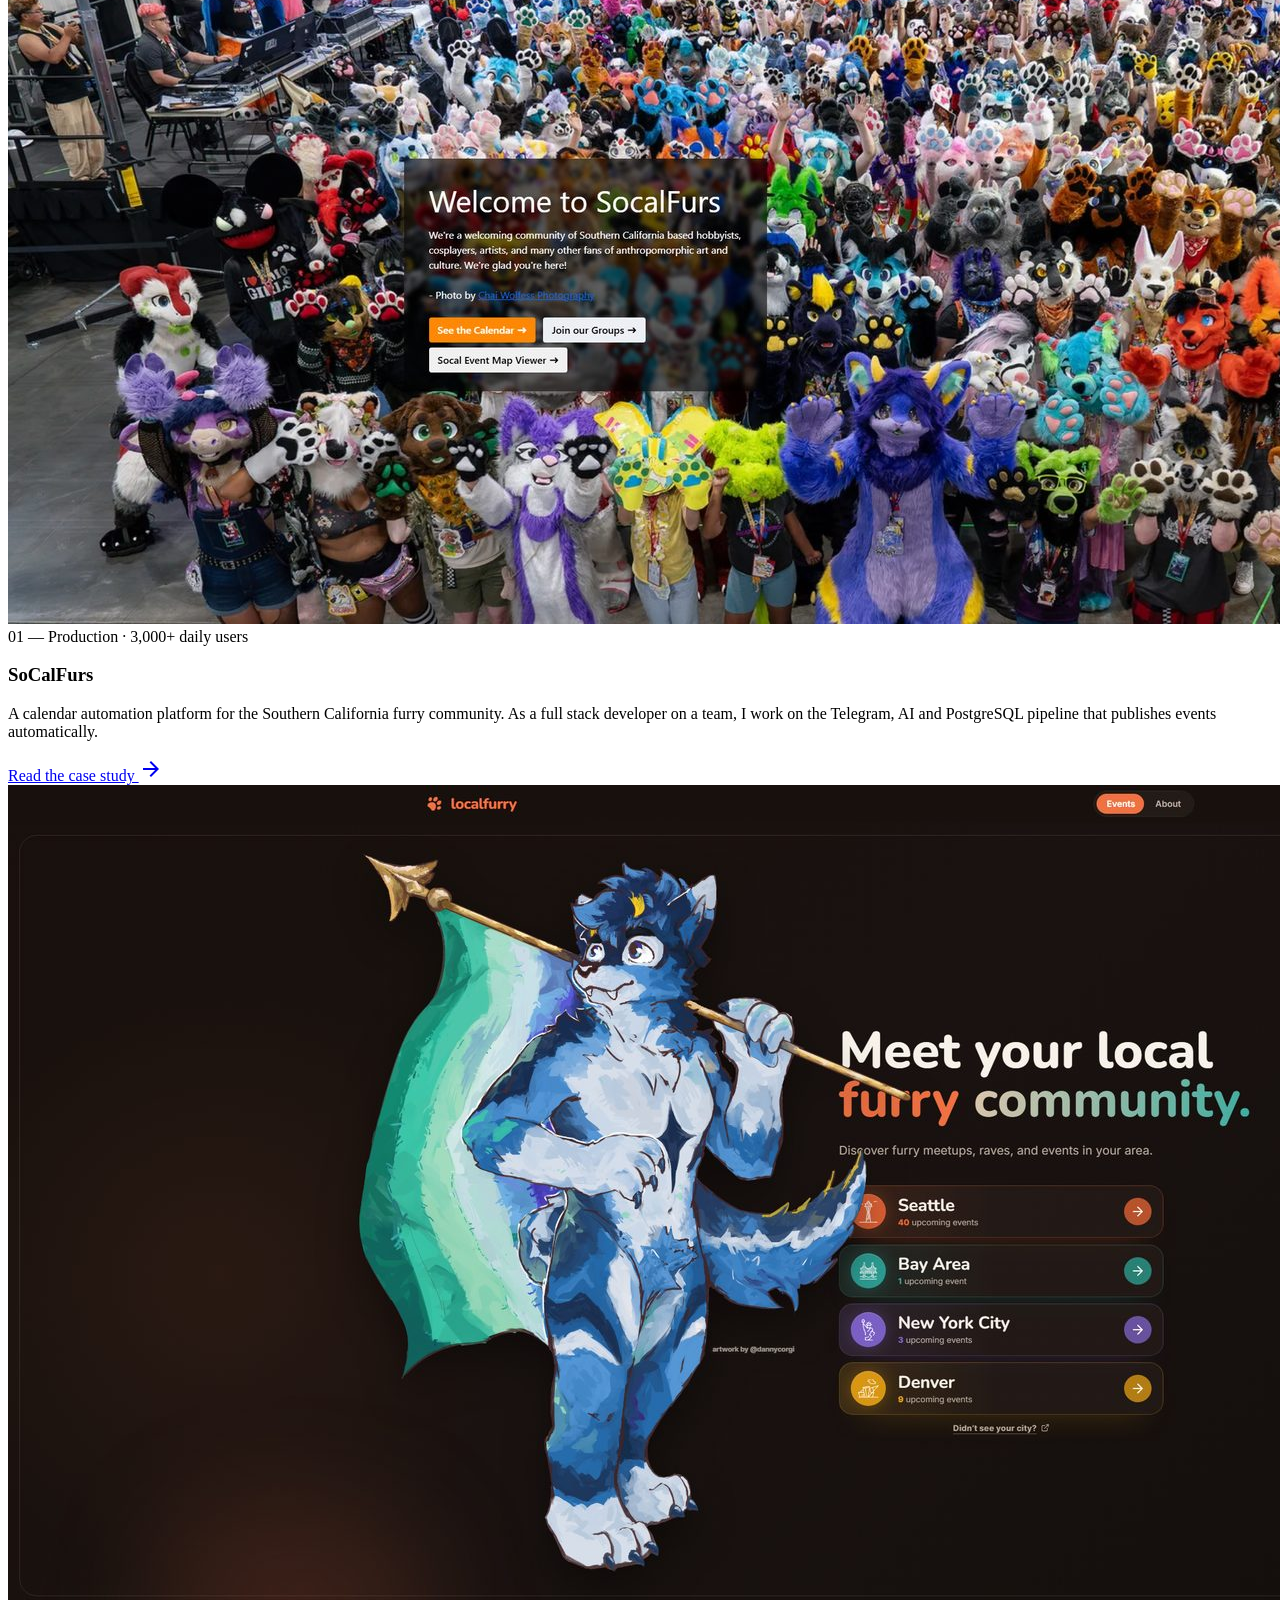
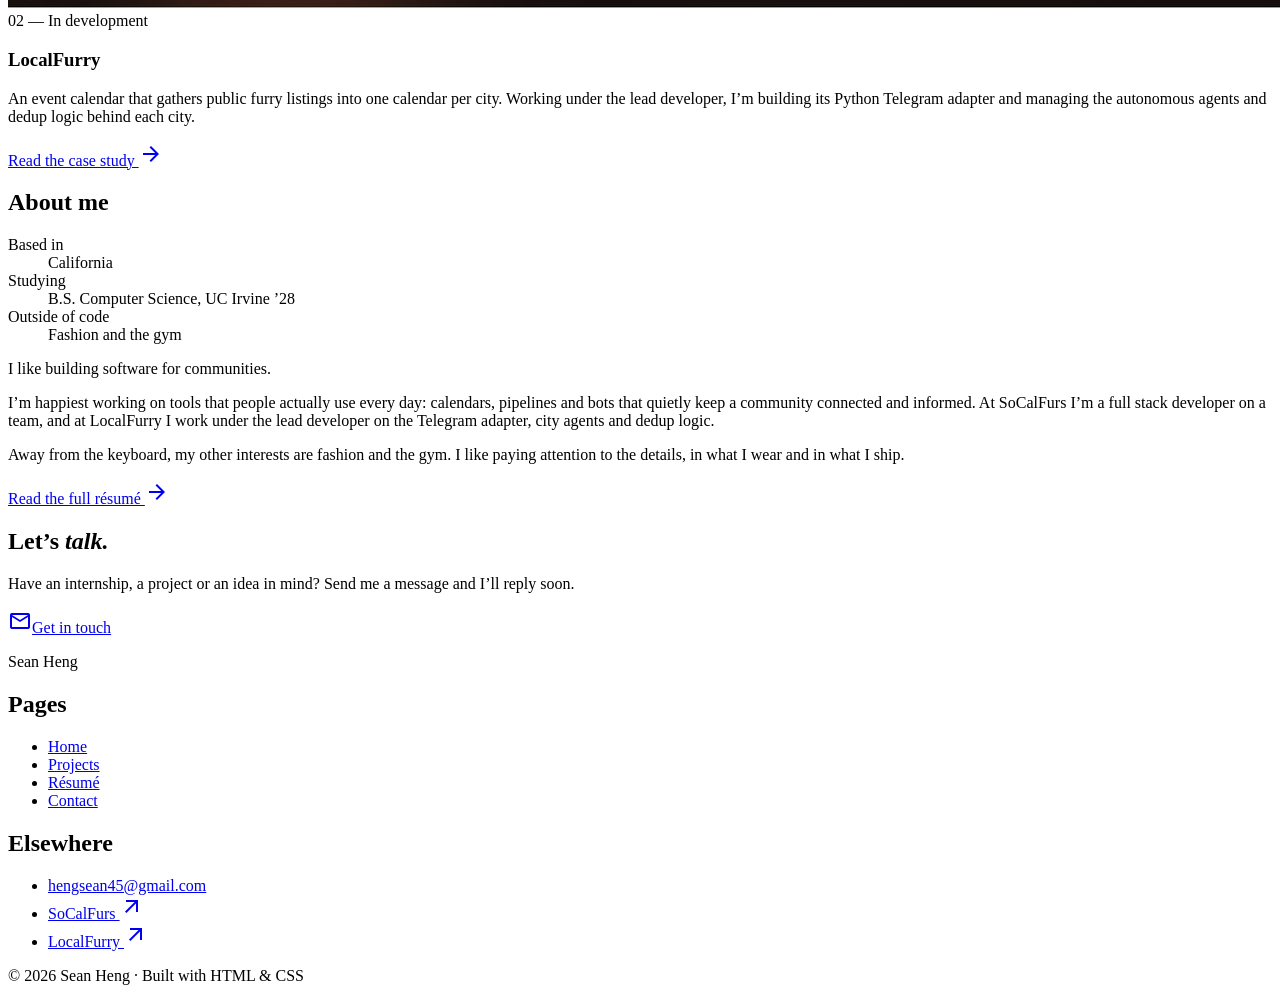
==== commit c21e7c8d: "Fix section-heading validator warnings, move inline styles to CSS, document checker warnings" ====
--- a/index.html
+++ b/index.html
@@ -55,7 +55,7 @@
           <span class="label">Portfolio · Autumn 2026</span>
           <h1 id="hero-title">Sean <em>Heng</em></h1>
           <p class="hero-lead">Computer science student at UC Irvine building event-driven backends, data pipelines and full-stack tools for real communities. Open to internships and software roles.</p>
-          <div class="btn-row" style="margin-top:28px">
+          <div class="btn-row btn-row--tight">
             <a class="btn" href="projects.html">See my projects</a>
             <a class="arrow-link" href="resume.html">View résumé <span class="material-symbols-outlined" aria-hidden="true">arrow_forward</span></a>
           </div>
@@ -100,19 +100,19 @@
     <!-- ABOUT -->
     <section class="section" aria-labelledby="about-title">
       <div class="wrap grid12">
-        <aside class="about-facts" aria-label="Details">
-          <span class="label" id="about-title">About me</span>
+        <div class="about-facts">
+          <h2 class="label" id="about-title">About me</h2>
           <dl>
             <div><dt>Based in</dt><dd>California</dd></div>
             <div><dt>Studying</dt><dd>B.S. Computer Science, UC Irvine ’28</dd></div>
             <div><dt>Outside of code</dt><dd>Fashion and the gym</dd></div>
           </dl>
-        </aside>
+        </div>
         <div class="about-body">
           <p class="lede">I like building software for communities.</p>
           <p>I’m happiest working on tools that people actually use every day: calendars, pipelines and bots that quietly keep a community connected and informed. At SoCalFurs I’m a full stack developer on a team, and at LocalFurry I work under the lead developer on the Telegram adapter, city agents and dedup logic.</p>
           <p>Away from the keyboard, my other interests are fashion and the gym. I like paying attention to the details, in what I wear and in what I ship.</p>
-          <div class="btn-row" style="margin-top:28px">
+          <div class="btn-row btn-row--tight">
             <a class="arrow-link" href="resume.html">Read the full résumé <span class="material-symbols-outlined" aria-hidden="true">arrow_forward</span></a>
           </div>
         </div>
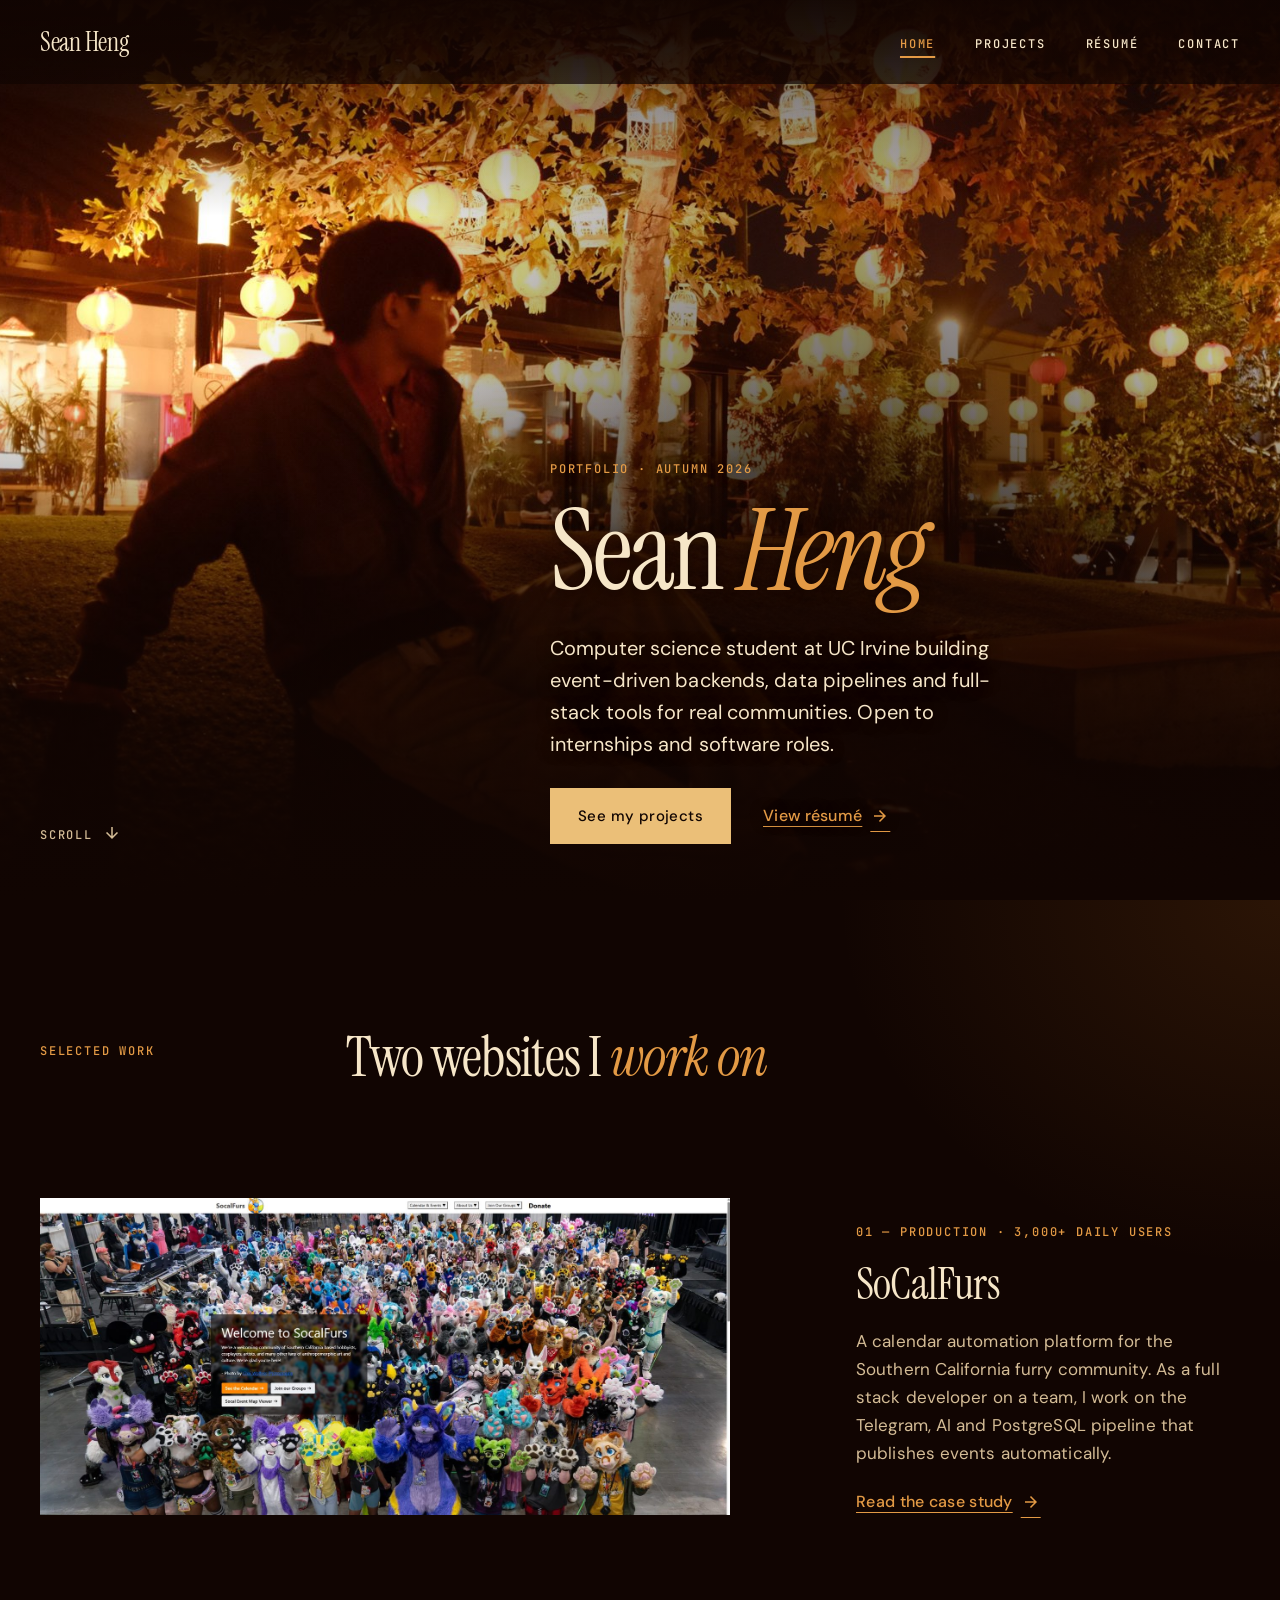
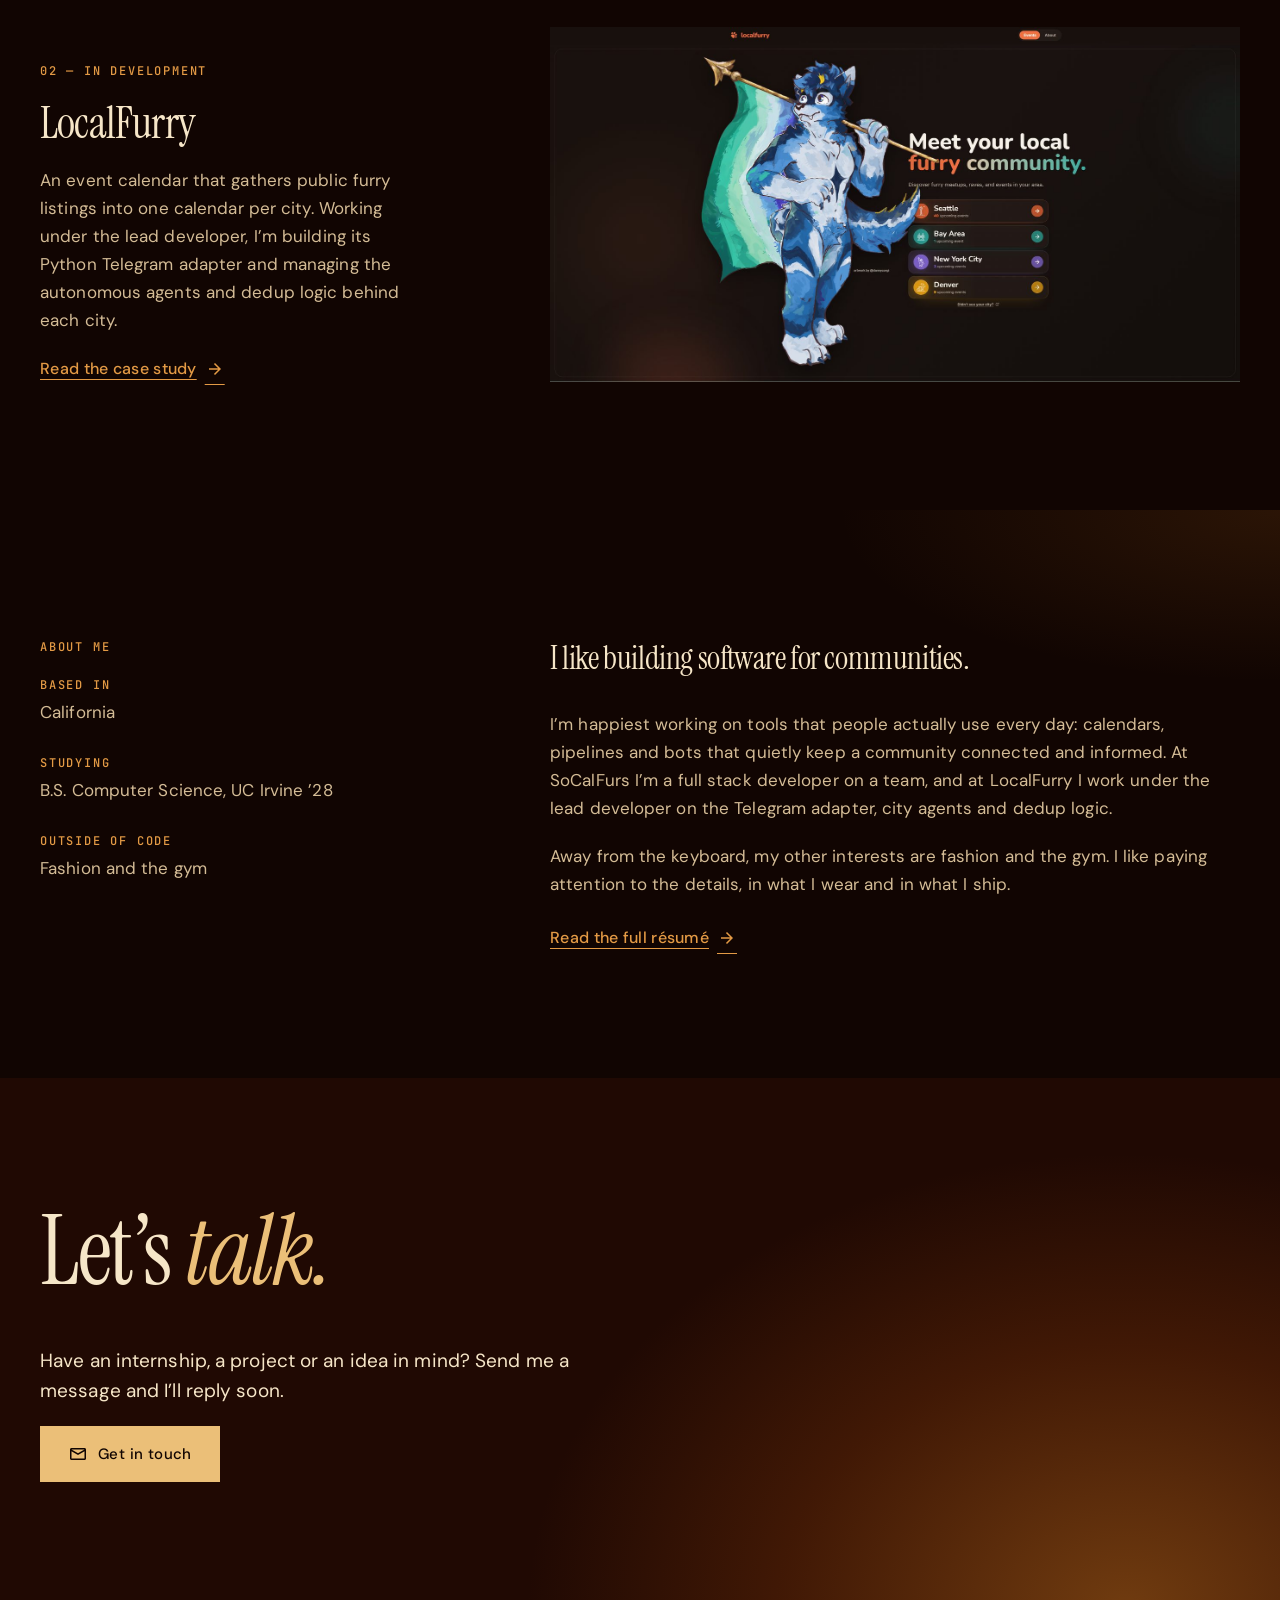
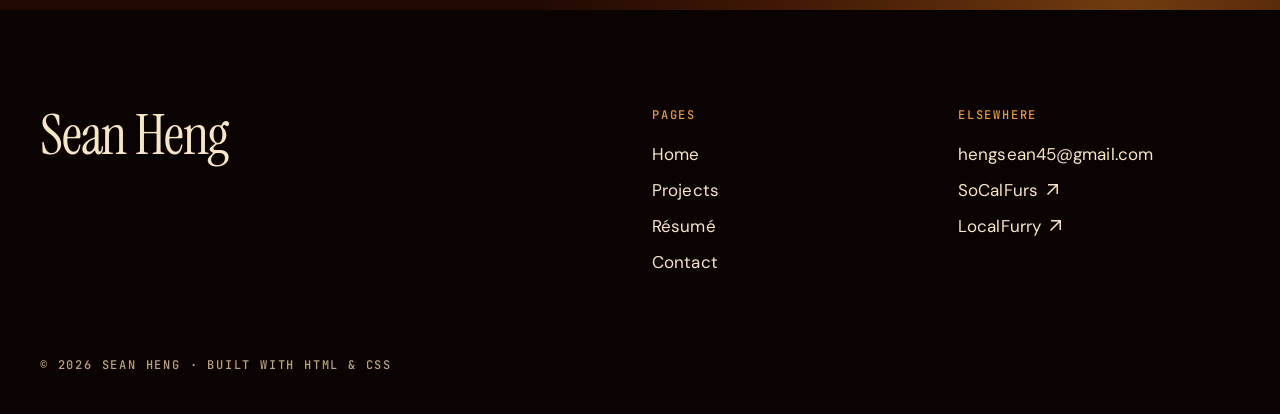
==== commit 57c44991: "Fix stylesheet links, improve accessibility, and fill in readme Pointed index, projects, and resume " ====
--- a/index.html
+++ b/index.html
@@ -18,8 +18,7 @@
   <link rel="preconnect" href="https://fonts.gstatic.com" crossorigin>
   <link rel="stylesheet" href="https://fonts.googleapis.com/css2?family=DM+Sans:wght@400;500&family=Instrument+Serif:ital@0;1&family=JetBrains+Mono:wght@500&display=swap">
   <link rel="stylesheet" href="https://fonts.googleapis.com/css2?family=Material+Symbols+Outlined:opsz,wght,FILL,GRAD@20,400,0,0">
-  <link rel="stylesheet" href="01-base.css">
-  <link rel="stylesheet" href="02-home.css">
+  <link rel="stylesheet" href="styles.css">
 </head>
 <body>
   <a class="skip-link" href="#main">Skip to content</a>
--- a/styles.css
+++ b/styles.css
@@ -0,0 +1,538 @@
+/* ==========================================================
+   Base: tokens, reset, layout, header, footer, buttons, shared components
+   ========================================================== */
+
+:root {
+  --night: #110502;
+  --night-2: #200903;
+  --umber: #381204;
+  --rust: #8C3C0A;
+  --amber: #B2651A;
+  --glow: #E39A45;
+  --lantern: #EBBF78;
+  --cream: #F6E6C8;
+  --cream-soft: #D4BC96;
+  --rule: rgba(246, 230, 200, 0.18);
+
+  --serif: "Instrument Serif", "Times New Roman", Georgia, serif;
+  --sans: "DM Sans", "Helvetica Neue", Arial, sans-serif;
+  --mono: "JetBrains Mono", "Courier New", monospace;
+
+  --wrap: 1200px;
+  --gap: 24px;
+}
+
+*, *::before, *::after { box-sizing: border-box; }
+
+html { scroll-behavior: smooth; scroll-padding-top: 108px; background: var(--night); }
+
+body {
+  margin: 0;
+  background: var(--night);
+  color: var(--cream);
+  font: 400 17px/28px var(--sans);
+  letter-spacing: 0.1px;
+}
+
+img { max-width: 100%; display: block; }
+
+p { margin: 0 0 20px; color: var(--cream-soft); }
+
+ul { margin: 0; padding: 0; list-style: none; }
+
+h1, h2, h3 { font-family: var(--serif); font-weight: 400; margin: 0; color: var(--cream); }
+
+h1 { font-size: 112px; line-height: 106px; letter-spacing: -3px; }
+
+h2 { font-size: 56px; line-height: 58px; letter-spacing: -1.2px; }
+
+h3 { font-size: 32px; line-height: 36px; letter-spacing: -0.4px; }
+
+h1 em, h2 em { font-style: italic; color: var(--glow); }
+
+a { color: var(--glow); text-decoration-thickness: 1px; text-underline-offset: 5px; }
+
+a:hover { color: var(--lantern); }
+
+:focus-visible { outline: 2px solid var(--lantern); outline-offset: 3px; }
+
+.material-symbols-outlined { font-size: 20px; vertical-align: -4px; }
+
+.label {
+  display: block;
+  font: 500 12px/18px var(--mono);
+  letter-spacing: 1.8px;
+  text-transform: uppercase;
+  color: var(--glow);
+  margin-bottom: 20px;
+}
+
+.skip-link { position: absolute; left: 24px; top: -80px; z-index: 100; background: var(--lantern); color: var(--night); padding: 12px 20px; }
+
+.skip-link:focus { top: 16px; }
+
+/* Layout ----------------------------------------------------- */
+.wrap { width: min(var(--wrap), 100% - 48px); margin-inline: auto; }
+
+.grid12 { display: grid; grid-template-columns: repeat(12, minmax(0, 1fr)); column-gap: var(--gap); }
+
+/* Each section carries a faint lantern halo in one corner (gradient 2) */
+.section {
+  padding: 128px 0;
+  background: radial-gradient(48% 42% at 100% 0%, rgba(178, 101, 26, 0.16), transparent 72%);
+}
+
+/* Links + buttons -------------------------------------------- */
+.arrow-link {
+  font: 500 16px/24px var(--sans); letter-spacing: 0.3px;
+  display: inline-flex; align-items: center; gap: 8px;
+}
+
+.btn {
+  display: inline-flex; align-items: center; gap: 10px;
+  padding: 16px 28px; border: 0; border-radius: 0; cursor: pointer;
+  background: var(--lantern); color: var(--night);
+  font: 500 15px/24px var(--sans); letter-spacing: 0.4px; text-decoration: none;
+}
+
+.btn:hover { background: var(--cream); color: var(--night); }
+
+.btn-row { display: flex; flex-wrap: wrap; align-items: center; gap: 20px 32px; margin-top: 36px; }
+
+/* Header: dark at the top, easing out toward the bottom so the photo shows through */
+.site-header {
+  position: sticky; top: 0; z-index: 60;
+  margin-bottom: -84px;
+  background: linear-gradient(to bottom, rgba(17, 5, 2, 0.92) 0%, rgba(17, 5, 2, 0.72) 100%);
+}
+
+.nav-wrap { display: flex; align-items: center; justify-content: space-between; height: 84px; }
+
+.brand { font: 400 26px/32px var(--serif); letter-spacing: -0.3px; text-decoration: none; color: var(--cream); }
+
+.brand:hover { color: var(--lantern); }
+
+.site-nav ul { display: flex; gap: 40px; }
+
+.site-nav a {
+  font: 500 12px/18px var(--mono); letter-spacing: 1.8px; text-transform: uppercase;
+  text-decoration: none; padding: 8px 0; color: var(--cream);
+}
+
+.site-nav a:hover { color: var(--lantern); }
+
+/* Current page: colour AND underline, on every screen size */
+.site-nav a[aria-current="page"] { color: var(--glow); text-decoration: underline; text-decoration-thickness: 2px; text-underline-offset: 8px; }
+
+/* CSS-only mobile menu (checkbox hack, no JavaScript) */
+.nav-toggle { position: absolute; top: 0; left: 0; width: 1px; height: 1px; margin: 0; opacity: 0; pointer-events: none; }
+
+.nav-btn { display: none; align-items: center; justify-content: center; width: 48px; height: 48px; color: var(--cream); cursor: pointer; margin-right: -12px; }
+
+.nav-toggle:focus-visible + .nav-btn { outline: 2px solid var(--lantern); }
+
+.sr-only { position: absolute; width: 1px; height: 1px; overflow: hidden; clip-path: inset(50%); white-space: nowrap; }
+
+.work-item { display: grid; grid-template-columns: repeat(12, minmax(0, 1fr)); column-gap: var(--gap); align-items: end; margin-top: 112px; }
+
+.work-shot { grid-column: 1 / 8; grid-row: 1; margin: 0; }
+
+.work-copy { grid-column: 9 / 13; grid-row: 1; }
+
+.work-item:nth-of-type(even) .work-shot { grid-column: 6 / 13; }
+
+.work-item:nth-of-type(even) .work-copy { grid-column: 1 / 5; }
+
+.work-copy h3 { font-size: 44px; line-height: 46px; letter-spacing: -0.8px; margin-bottom: 20px; }
+
+img.shot-img { width: 100%; height: auto; }
+
+.service { display: grid; grid-template-columns: 56px minmax(0, 1fr); gap: 0 16px; margin-bottom: 64px; }
+
+.service:last-child { margin-bottom: 0; }
+
+.service .num { font: 500 12px/36px var(--mono); letter-spacing: 1.8px; color: var(--glow); }
+
+.service h3 { margin-bottom: 12px; }
+
+.service p { margin: 0; max-width: 520px; }
+
+/* Closing panel: one soft lantern glow (gradient 3) ------------------ */
+.cta {
+  padding: 128px 0;
+  background:
+    radial-gradient(60% 110% at 88% 100%, rgba(178, 101, 26, 0.55), rgba(140, 60, 10, 0.3) 45%, transparent 78%),
+    var(--night-2);
+}
+
+.cta h2 { grid-column: 1 / 10; font-size: 96px; line-height: 92px; letter-spacing: -2.5px; }
+
+.cta h2 em { color: var(--lantern); }
+
+.cta-side { grid-column: 1 / 7; margin-top: 48px; }
+
+.cta p { color: var(--cream); font-size: 19px; line-height: 30px; }
+
+/* Inner-page banner: a faint halo, like the lanterns in the photo ------ */
+.banner {
+  padding: 156px 0 96px;
+  background: radial-gradient(45% 90% at 92% 0%, rgba(178, 101, 26, 0.3), transparent 72%);
+  width: 100%;
+}
+
+.banner > .grid12 { width: min(var(--wrap), 100% - 48px); margin-inline: auto; }
+
+.banner h1 { grid-column: 1 / 10; font-size: 96px; line-height: 92px; letter-spacing: -2.5px; }
+
+.banner .label { grid-column: 1 / 13; }
+
+.banner p { grid-column: 9 / 13; align-self: end; margin: 0; font-size: 19px; line-height: 30px; }
+
+/* Table (accessible; flat, rules only between rows) ----------------------------- */
+.table-scroll { overflow-x: auto; margin-top: 48px; }
+
+table { width: 100%; border-collapse: collapse; min-width: 560px; }
+
+caption { text-align: left; font: 500 12px/18px var(--mono); letter-spacing: 1.8px; text-transform: uppercase; color: var(--cream-soft); padding-bottom: 16px; }
+
+th, td { text-align: left; padding: 20px 24px 20px 0; border-top: 1px solid var(--rule); vertical-align: top; }
+
+thead th { font: 500 12px/18px var(--mono); letter-spacing: 1.8px; text-transform: uppercase; color: var(--glow); border-top: 0; padding-top: 0; }
+
+tbody th { font: 400 24px/30px var(--serif); letter-spacing: -0.2px; color: var(--cream); }
+
+tbody td { color: var(--cream-soft); }
+
+/* Footer ---------------------------------------------------------------- */
+.site-footer { background: #0B0301; color: var(--cream); padding: 96px 0 40px; }
+
+.footer-name { grid-column: 1 / 7; font: 400 56px/58px var(--serif); letter-spacing: -1.2px; color: var(--cream); }
+
+.footer-col { grid-column: span 3; }
+
+.footer-col h2 { font: 500 12px/18px var(--mono); letter-spacing: 1.8px; text-transform: uppercase; color: var(--glow); margin-bottom: 16px; }
+
+.footer-col li { margin-bottom: 8px; overflow-wrap: anywhere; }
+
+.site-footer a { color: var(--cream); text-decoration: none; }
+
+.site-footer a:hover { color: var(--lantern); text-decoration: underline; }
+
+.footer-bottom { margin: 72px 0 0; font: 500 12px/18px var(--mono); letter-spacing: 1.8px; text-transform: uppercase; color: #B9A383; }
+
+/* Responsive ------------------------------------------------------------- */
+@media (max-width: 1024px) {
+  h1 { font-size: 88px; line-height: 86px; letter-spacing: -2.4px; }
+  h2 { font-size: 48px; line-height: 50px; letter-spacing: -1px; }
+  .banner h1, .cta h2 { font-size: 80px; line-height: 80px; }
+  .work-copy h3 { font-size: 38px; line-height: 40px; }
+  .work-item { margin-top: 88px; }
+  .banner p { grid-column: 1 / 8; margin-top: 32px; }
+}
+
+@media (max-width: 820px) {
+  h1 { font-size: 72px; line-height: 72px; letter-spacing: -2px; }
+  h2 { font-size: 40px; line-height: 42px; letter-spacing: -0.8px; }
+  .banner h1, .cta h2 { font-size: 64px; line-height: 66px; letter-spacing: -1.8px; }
+  .section { padding: 88px 0; }
+  .nav-btn { display: inline-flex; }
+  .site-nav { display: none; position: absolute; left: 0; right: 0; top: 84px; background: var(--night); padding: 8px 24px 40px; }
+  .nav-toggle:checked ~ .site-nav { display: block; }
+  .site-nav ul { flex-direction: column; gap: 4px; }
+  .site-nav a { font: 400 44px/56px var(--serif); letter-spacing: -0.8px; text-transform: none; }
+  .work-shot, .work-copy, .work-item:nth-of-type(even) .work-shot, .work-item:nth-of-type(even) .work-copy, .cta h2, .cta-side, .footer-name, .banner h1, .banner p { grid-column: 1 / 13; grid-row: auto; }
+  .work-copy { margin-top: 32px; }
+  .footer-col { grid-column: span 6; margin-top: 40px; }
+  .banner { padding: 136px 0 72px; }
+  .cta { background: radial-gradient(90% 60% at 60% 110%, rgba(178, 101, 26, 0.5), rgba(140, 60, 10, 0.25) 50%, transparent 80%), var(--night-2); }
+}
+
+@media (max-width: 560px) {
+  body { font-size: 16px; line-height: 26px; }
+  h1 { font-size: 56px; line-height: 58px; letter-spacing: -1.6px; }
+  h2 { font-size: 34px; line-height: 38px; letter-spacing: -0.6px; }
+  .banner h1, .cta h2 { font-size: 52px; line-height: 54px; letter-spacing: -1.4px; }
+  .work-copy h3 { font-size: 34px; line-height: 38px; }
+  .footer-name { font-size: 44px; line-height: 48px; }
+  .btn-row .btn { width: 100%; justify-content: center; }
+  .cta { padding: 88px 0; }
+}
+
+@media (prefers-reduced-motion: reduce) {
+  html { scroll-behavior: auto; }
+}
+
+/* ==========================================================
+   Home page (index.html)
+   ========================================================== */
+
+/* Hero: the photo IS the first screen, then dissolves into the page ---- */
+.hero {
+  position: relative; isolation: isolate; overflow: hidden;
+  height: clamp(640px, 100svh, 1020px);
+  display: flex; align-items: flex-end;
+}
+
+.hero-photo {
+  position: absolute; inset: 0; z-index: -2;
+  width: 100%; height: 100%; object-fit: cover; object-position: 30% 38%;
+}
+
+/* Gradient 1: dark top for the nav, long fade at the bottom into --night */
+.hero::after {
+  content: ""; position: absolute; inset: 0; z-index: -1;
+  background:
+    linear-gradient(to bottom, rgba(17, 5, 2, 0.7) 0%, rgba(17, 5, 2, 0) 24%),
+    linear-gradient(to bottom, rgba(17, 5, 2, 0) 42%, rgba(17, 5, 2, 0.72) 74%, #110502 100%),
+    radial-gradient(50% 62% at 66% 58%, rgba(17, 5, 2, 0.78), rgba(17, 5, 2, 0) 100%);
+}
+
+.hero-grid { width: min(var(--wrap), 100% - 48px); margin-inline: auto; padding-bottom: 56px; align-items: end; }
+
+/* Soft shadow keeps the copy legible over bright lanterns in the photo */
+.hero-copy { grid-column: 6 / 13; text-shadow: 0 1px 14px rgba(17, 5, 2, 0.85); }
+
+.hero-copy .btn { text-shadow: none; }
+
+.hero-lead { max-width: 440px; font-size: 20px; line-height: 32px; color: var(--cream); margin: 28px 0 0; }
+
+.scroll-cue {
+  grid-column: 1 / 4; grid-row: 1; align-self: end;
+  font: 500 12px/18px var(--mono); letter-spacing: 1.8px; text-transform: uppercase;
+  text-decoration: none; color: var(--cream-soft);
+}
+
+.scroll-cue:hover { color: var(--lantern); }
+
+/* Work entries (home + projects) -------------------------------- */
+.work-head { margin-bottom: 24px; }
+
+.work-head .label { grid-column: 1 / 4; margin: 14px 0 0; }
+
+.work-head h2 { grid-column: 4 / 11; }
+
+/* About ---------------------------------------------------------- */
+.about-facts { grid-column: 1 / 5; align-self: start; }
+
+.about-facts dl { margin: 0; display: grid; gap: 28px; }
+
+.about-facts dt { font: 500 12px/18px var(--mono); letter-spacing: 1.8px; text-transform: uppercase; color: var(--glow); margin-bottom: 4px; }
+
+.about-facts dd { margin: 0; color: var(--cream-soft); }
+
+.about-body { grid-column: 6 / 13; }
+
+.about-body .lede { font: 400 32px/40px var(--serif); letter-spacing: -0.4px; color: var(--cream); margin-bottom: 32px; }
+
+@media (max-width: 1024px) {
+  .hero-copy { grid-column: 5 / 13; }
+}
+
+@media (max-width: 820px) {
+  .hero { height: clamp(620px, 100svh, 900px); }
+  .hero-photo { object-position: 28% 30%; }
+  .hero::after {
+    background:
+      linear-gradient(to bottom, rgba(17, 5, 2, 0.7) 0%, rgba(17, 5, 2, 0) 22%),
+      linear-gradient(to bottom, rgba(17, 5, 2, 0) 30%, rgba(17, 5, 2, 0.78) 62%, #110502 92%);
+  }
+  .hero-grid { padding-bottom: 40px; }
+  .hero-copy { grid-column: 1 / 13; }
+  .scroll-cue { display: none; }
+  .work-head .label, .work-head h2, .about-facts, .about-body { grid-column: 1 / 13; grid-row: auto; }
+  .work-head .label { margin-bottom: 16px; }
+  .about-facts { margin-bottom: 48px; }
+  .about-body .lede { font-size: 28px; line-height: 36px; }
+}
+
+@media (max-width: 560px) {
+  .hero-lead { font-size: 18px; line-height: 28px; }
+}
+
+/* ==========================================================
+   Projects page (projects.html)
+   ========================================================== */
+
+.band {
+  background:
+    radial-gradient(46% 50% at 0% 100%, rgba(178, 101, 26, 0.14), transparent 72%),
+    var(--night-2);
+}
+
+/* Services list ------------------------------------------------- */
+.services-title { grid-column: 1 / 5; align-self: start; position: sticky; top: 120px; }
+
+.services-list { grid-column: 6 / 13; }
+
+/* Project case studies ---------------------------------------------------- */
+.case { display: grid; grid-template-columns: repeat(12, minmax(0, 1fr)); column-gap: var(--gap); margin-bottom: 144px; align-items: start; }
+
+.case:last-child { margin-bottom: 0; }
+
+.case .work-shot { grid-column: 1 / 8; position: sticky; top: 112px; }
+
+.case .case-copy { grid-column: 9 / 13; }
+
+.case:nth-of-type(even) .work-shot { grid-column: 6 / 13; }
+
+.case:nth-of-type(even) .case-copy { grid-column: 1 / 5; }
+
+.case-copy h2 { font-size: 48px; line-height: 50px; letter-spacing: -1px; margin-bottom: 24px; }
+
+.spec { display: grid; grid-template-columns: 72px minmax(0, 1fr); gap: 10px 16px; margin: 32px 0; }
+
+.spec dt { font: 500 12px/24px var(--mono); letter-spacing: 1.8px; text-transform: uppercase; color: var(--glow); }
+
+.spec dd { margin: 0; color: var(--cream-soft); }
+
+.case-copy ul { margin: 0 0 8px; }
+
+.case-copy li { color: var(--cream-soft); padding-left: 20px; position: relative; margin-bottom: 8px; }
+
+.case-copy li::before { content: "–"; position: absolute; left: 0; color: var(--glow); }
+
+@media (max-width: 1024px) {
+  .case { margin-top: 88px; }
+}
+
+@media (max-width: 820px) {
+  .case .work-shot, .case .case-copy, .case:nth-of-type(even) .work-shot, .case:nth-of-type(even) .case-copy, .services-title, .services-list { grid-column: 1 / 13; grid-row: auto; }
+  .case-copy { margin-top: 32px; }
+  .case .work-shot { position: static; }
+  .services-title { position: static; margin-bottom: 48px; }
+}
+
+@media (max-width: 560px) {
+  .case-copy h2 { font-size: 34px; line-height: 38px; }
+  .spec { grid-template-columns: 1fr; gap: 0; }
+  .spec dd { margin-bottom: 10px; }
+}
+
+/* ==========================================================
+   Résumé page (resume.html)
+   ========================================================== */
+
+/* Résumé (laid out like a printed one-pager) ------------------------------ */
+.cv-head { text-align: center; padding: 156px 0 40px; border-bottom: 2px solid rgba(246, 230, 200, 0.5); }
+
+.cv-head h1 { font-size: 72px; line-height: 76px; letter-spacing: 10px; text-transform: uppercase; margin: 0 0 12px; }
+
+.cv-title { font: 500 13px/20px var(--mono); letter-spacing: 5px; text-transform: uppercase; color: var(--glow); margin: 0 0 24px; }
+
+.cv-h { font: 500 13px/20px var(--mono); letter-spacing: 4px; text-transform: uppercase; color: var(--cream); margin: 0 0 32px; padding-bottom: 14px; position: relative; }
+
+.cv-h::after { content: ""; position: absolute; left: 0; bottom: 0; width: 56px; height: 1px; background: var(--glow); }
+
+.cv-top { padding: 56px 0; border-bottom: 1px solid var(--rule); align-items: start; }
+
+.cv-contact { grid-column: 1 / 5; }
+
+.cv-contact .cv-h { margin-bottom: 28px; }
+
+.cv-contact .contact-list { list-style: none; display: grid; gap: 14px; margin: 0; padding: 0 28px 0 0; border-right: 1px solid rgba(246, 230, 200, 0.4); }
+
+.cv-contact .contact-list li { display: flex; gap: 12px; align-items: flex-start; color: var(--cream-soft); overflow-wrap: anywhere; }
+
+.cv-contact .material-symbols-outlined { color: var(--glow); }
+
+.cv-summary { grid-column: 6 / 13; }
+
+.cv-summary p { font-size: 19px; line-height: 30px; max-width: 640px; margin: 0; }
+
+.cv-cols { padding: 64px 0 72px; align-items: start; }
+
+.cv-edu { grid-column: 1 / 5; }
+
+.cv-exp { grid-column: 6 / 13; }
+
+/* Timeline: a thin vertical line with hollow nodes beside each entry */
+.cv-line { border-left: 1px solid rgba(246, 230, 200, 0.4); padding-left: 40px; display: grid; gap: 52px; }
+
+.cv-job { position: relative; }
+
+.cv-job::before { content: ""; position: absolute; left: -46px; top: 9px; width: 12px; height: 12px; border-radius: 50%; border: 1px solid var(--cream-soft); background: var(--night); }
+
+.cv-edu .cv-job::before { display: none; }
+
+.cv-job h3 { font-size: 28px; line-height: 32px; letter-spacing: -0.3px; margin-bottom: 6px; }
+
+.cv-edu .cv-job h3 { font-size: 24px; line-height: 30px; }
+
+.cv-job .meta { font: 500 12px/18px var(--mono); letter-spacing: 1.8px; text-transform: uppercase; color: var(--glow); margin: 0 0 14px; }
+
+.cv-job ul { margin: 8px 0 0; }
+
+.cv-job li { color: var(--cream-soft); padding-left: 20px; position: relative; margin-bottom: 6px; }
+
+.cv-job li::before { content: "–"; position: absolute; left: 0; color: var(--glow); }
+
+.cv-skills { border-top: 1px solid var(--rule); padding: 64px 0 128px; }
+
+@media (max-width: 1024px) {
+  .cv-head h1 { font-size: 60px; line-height: 64px; letter-spacing: 8px; }
+}
+
+@media (max-width: 820px) {
+  .cv-contact, .cv-summary, .cv-edu, .cv-exp { grid-column: 1 / 13; grid-row: auto; }
+  .cv-top { row-gap: 40px; }
+  .cv-contact .contact-list { border-right: 0; padding-right: 0; }
+  .cv-cols { row-gap: 64px; }
+  .cv-head { padding-top: 136px; }
+  .cv-head h1 { font-size: 56px; line-height: 60px; letter-spacing: 8px; }
+}
+
+@media (max-width: 560px) {
+  .cv-head h1 { font-size: 34px; line-height: 40px; letter-spacing: 5px; }
+  .cv-line { padding-left: 28px; }
+  .cv-job::before { left: -34px; }
+}
+
+/* ==========================================================
+   Contact page (contact.html)
+   ========================================================== */
+
+/* Contact --------------------------------------------------------------- */
+.contact-form { grid-column: 1 / 8; display: grid; gap: 28px; }
+
+.contact-side { grid-column: 9 / 13; }
+
+.contact-side h2 { font-size: 28px; line-height: 32px; letter-spacing: -0.3px; margin-bottom: 16px; }
+
+.contact-side ul { margin-bottom: 48px; }
+
+.contact-side li { color: var(--cream-soft); margin-bottom: 10px; overflow-wrap: anywhere; }
+
+.field { display: grid; gap: 10px; }
+
+.field-row { display: grid; grid-template-columns: 1fr 1fr; gap: 28px; }
+
+label { font: 500 12px/18px var(--mono); letter-spacing: 1.8px; text-transform: uppercase; color: var(--cream); }
+
+input, select, textarea {
+  width: 100%; min-height: 52px; padding: 14px 16px;
+  font: 400 17px/24px var(--sans); letter-spacing: 0.1px; color: var(--cream);
+  background: var(--umber); border: 0; border-radius: 0;
+}
+
+input::placeholder, textarea::placeholder { color: #AD967A; }
+
+textarea { min-height: 200px; resize: vertical; }
+
+.form-note { margin: 0; font-size: 15px; line-height: 24px; }
+
+@media (max-width: 820px) {
+  .contact-form, .contact-side { grid-column: 1 / 13; grid-row: auto; }
+  .contact-side { margin-top: 72px; }
+}
+
+@media (max-width: 560px) {
+  .field-row { grid-template-columns: 1fr; }
+}
+
+
+/* Spacing modifiers (replace former inline styles) ------------ */
+.section--tight { padding-top: 32px; }
+
+.btn-row--tight { margin-top: 28px; }
+
+.table-scroll--flush { margin-top: 0; }
